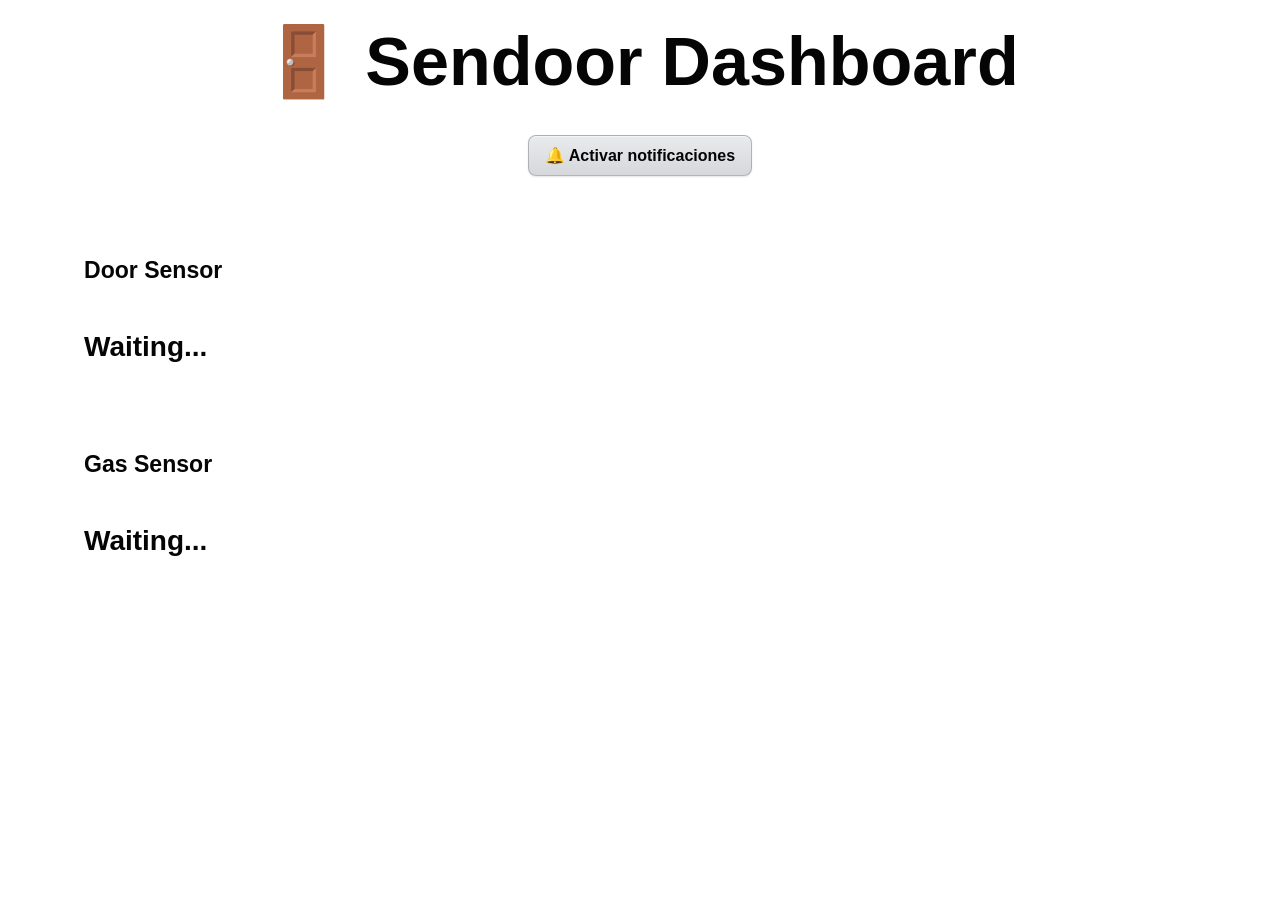
==== index.html @ 6aab4373 "feat: added btn to active push" ====
<!DOCTYPE html>
<html>
<head>
<meta charset="UTF-8">
<meta name="viewport" content="width=device-width, initial-scale=1.0">
<link rel="manifest" href="/manifest.json">
<meta name="theme-color" content="#2980b9">

<!-- iOS PWA support -->
<meta name="apple-mobile-web-app-capable" content="yes">
<meta name="apple-mobile-web-app-status-bar-style" content="default">
<meta name="apple-mobile-web-app-title" content="Sensors">
<meta name="mobile-web-app-capable" content="yes">
<meta name="description" content="IoT sensor monitoring dashboard">
<link rel="stylesheet" href="app.css">

<title>Door Sensor</title>
<style>
h1{
  margin: 10px auto;
  text-align: center;
  max-width: 900px;
}

.value{
  font-size:28px;
  margin-top:10px;
  font-weight:bold;
}

.open{ color:#27ae60; }
.closed{ color:#c0392b; }
.alert{ color:#e67e22; }
.normal{ color:#2980b9; }
</style>

  <link rel="apple-touch-icon" sizes="180x180" href="/appstore-images/ios/180.png">
  <link rel="apple-touch-icon" sizes="152x152" href="/appstore-images/ios/152.png">
  <link rel="apple-touch-icon" sizes="120x120" href="/appstore-images/ios/120.png">
</head>

<body>

<h1>🚪 Sendoor Dashboard</h1>
<div class="box" style="text-align:center;margin-bottom:15px;">
  <button id="enableNotifications" style="padding:10px 16px;font-size:16px;display:none;">🔔 Activar notificaciones</button>
</div>

<div class="stack layout-readable">

  <div class="box">
    <h5>Door Sensor</h5>
    <div class="value" id="door">Waiting...</div>
  </div>

  <div class="box">
    <h5>Gas Sensor</h5>
    <div class="value" id="gas">Waiting...</div>
  </div>

</div>

<script>

// -----------------------------
// PUSH NOTIFICATION SETUP
// -----------------------------

// Replace with your VAPID PUBLIC KEY
const publicKey = "BPsTWW0G_JdU2W6jAFIhH2PEOostqSapMWugVE-uRB4vOgvWi3g1CO-3y2u4srA4B69RtcVXntVtGITQmhZ6Joo";

function urlBase64ToUint8Array(base64String) {
  const padding = "=".repeat((4 - base64String.length % 4) % 4);
  const base64 = (base64String + padding)
    .replace(/-/g, "+")
    .replace(/_/g, "/");

  const rawData = window.atob(base64);
  const outputArray = new Uint8Array(rawData.length);

  for (let i = 0; i < rawData.length; ++i) {
    outputArray[i] = rawData.charCodeAt(i);
  }
  return outputArray;
}

async function registerPush(){

  if(!("serviceWorker" in navigator)){
    console.log("Service workers not supported");
    return;
  }

  const registration = await navigator.serviceWorker.register("/sw.js");
  console.log("Service worker registered");

  let permission = Notification.permission;

  if(permission !== "granted"){
    permission = await Notification.requestPermission();
  }

  if(permission !== "granted"){
    console.log("Notification permission denied");
    return;
  }

  const subscription = await registration.pushManager.subscribe({
    userVisibleOnly: true,
    applicationServerKey: urlBase64ToUint8Array(publicKey)
  });

  console.log("Push subscribed:", subscription);

  await fetch("/api/app",{
    method:"POST",
    headers:{
      "Content-Type":"application/json"
    },
    body:JSON.stringify(subscription)
  });

  console.log("Subscription sent to backend");

}

async function askNotificationPermission(){

  const savedChoice = localStorage.getItem("notifications_choice");
  const btn = document.getElementById("enableNotifications");

  // If already granted before, subscribe automatically
  if(savedChoice === "granted"){
    registerPush();
    return;
  }

  // If user denied before, do nothing
  if(savedChoice === "denied"){
    console.log("User previously denied notifications");
    return;
  }

  // Show button so user can trigger permission with a real click (required on iOS)
  btn.style.display = "inline-block";

  btn.addEventListener("click", async () => {

    const permission = await Notification.requestPermission();

    if(permission === "granted"){
      localStorage.setItem("notifications_choice","granted");
      btn.style.display = "none";
      registerPush();
    }else{
      localStorage.setItem("notifications_choice","denied");
      btn.style.display = "none";
    }

  });

}

function getSensors(){

  fetch("/api/app")
  .then(res => res.json())
  .then(data => {

    if(data.door){
      const doorEl = document.getElementById("door");
      doorEl.innerText = data.door;
      doorEl.className = "value " + data.door;
    }

    if(data.gas){
      const gasEl = document.getElementById("gas");
      gasEl.innerText = data.gas;
      gasEl.className = "value " + data.gas;
    }

  })
  .catch(err=>{
    console.log("API error",err);
  });

}
askNotificationPermission();
getSensors();
setInterval(getSensors,2000);


</script>

</body>
</html>
---- app.css ----
/* Cascade Layers - Ordered from lowest to highest priority */
@layer base, components, layouts, utilities;

@layer base {
  /* Non-inheriting custom properties */
  @property --layout-gap {
    syntax: "*";
    inherits: false;
    initial-value: 1rem;
  }

  /* Typography */
  :root {
    --font-sans:
      -apple-system, BlinkMacSystemFont, "Segoe UI", "Noto Sans", Helvetica,
      Arial, sans-serif, "Apple Color Emoji", "Segoe UI Emoji";

    --min-vw: 360;
    --max-vw: 800;

    /* Vertical Spacing */
    --vs-xs: 0.25rem;
    --vs-s: 0.5rem;
    --vs-base: 1rem;
    --vs-m: 1.5rem;
    --vs-l: 2rem;
    --vs-xl: 4rem;
    --vs-xxl: 6rem;
    --vs-xxxl: 8rem;

    /* Border Radius */
    --br-xs: 2px;
    --br-s: 4px;
    --br-m: 8px;
    --br-l: 16px;
    --br-xl: 24px;
    --br-xxl: 32px;

    /* Padding */
    --pad-xs: 0.25rem;
    --pad-s: 0.5rem;
    --pad-m: 0.75rem;
    --pad-l: 1rem;
    --pad-xl: 1.5rem;
    --pad-xxl: 2rem;
    --pad-xxxl: 4rem;

    /* Line Height */
    --lh-xs: 1;
    --lh-s: 1.2;
    --lh: 1.5;
    --lh-l: 1.8;
    --lh-xl: 2;

    /* Shadows - Layered, adaptive shadows with light/dark mode support */
    --shadow-1: 0 0 1px 0.5px rgb(0 0 0 / 0.05), 0 2px 2px rgb(0 0 0 / 0.1);
    --shadow-2: 0 1px 1px 2px rgb(0 0 0 / 0.03), 0 4px 4px rgb(0 0 0 / 0.1);
    --shadow-3: 0 2px 4px rgb(0 0 0 / 0.05), 0 4px 8px rgb(0 0 0 / 0.1);
    --shadow-4: 0 4px 8px rgb(0 0 0 / 0.06), 0 8px 16px rgb(0 0 0 / 0.12);
    --shadow-5: 0 8px 16px rgb(0 0 0 / 0.08), 0 12px 24px rgb(0 0 0 / 0.14);
    --shadow-6:
      0 12px 24px rgb(0 0 0 / 0.1), 0 16px 32px rgb(0 0 0 / 0.16),
      0 24px 48px rgb(0 0 0 / 0.18);

    --box:
      0 1px 2px rgb(0 0 0 / 0.04), inset -1px 1px 2px rgb(255 255 255 / 0.1),
      inset 1px 1px 2px rgb(255 255 255 / 0.1);

    /* Color System - OKLCH with 1-9 scales */
    /* Base colors (scale 5) */
    --yellow: oklch(0.88 0.15 95);
    --amber: oklch(0.78 0.16 80);
    --orange: oklch(0.75 0.18 65);
    --red: oklch(0.62 0.22 35);
    --pink: oklch(0.62 0.25 350);
    --purple: oklch(0.65 0.24 310);
    --indigo: oklch(0.55 0.25 275);
    --blue: oklch(0.5 0.28 270);
    --teal: oklch(0.82 0.08 185);
    --green: oklch(0.72 0.18 165);
    --lime: oklch(0.8 0.16 130);
    --highlighter: oklch(0.88 0.22 115);
    --brown: oklch(0.55 0.12 60);

    /* Yellow scale */
    --yellow-1: oklch(from var(--yellow) l c h / 0.1);
    --yellow-2: oklch(from var(--yellow) l c h / 0.2);
    --yellow-3: oklch(from var(--yellow) l c h / 0.3);
    --yellow-4: oklch(from var(--yellow) l c h / 0.4);
    --yellow-5: oklch(from var(--yellow) l c h / 0.5);
    --yellow-6: oklch(from var(--yellow) l c h / 0.6);
    --yellow-7: oklch(from var(--yellow) l c h / 0.75);
    --yellow-8: oklch(from var(--yellow) l c h / 0.9);
    --yellow-9: var(--yellow);

    /* Amber scale */
    --amber-1: oklch(from var(--amber) l c h / 0.1);
    --amber-2: oklch(from var(--amber) l c h / 0.2);
    --amber-3: oklch(from var(--amber) l c h / 0.3);
    --amber-4: oklch(from var(--amber) l c h / 0.4);
    --amber-5: oklch(from var(--amber) l c h / 0.5);
    --amber-6: oklch(from var(--amber) l c h / 0.6);
    --amber-7: oklch(from var(--amber) l c h / 0.75);
    --amber-8: oklch(from var(--amber) l c h / 0.9);
    --amber-9: var(--amber);

    /* Orange scale */
    --orange-1: oklch(from var(--orange) l c h / 0.1);
    --orange-2: oklch(from var(--orange) l c h / 0.2);
    --orange-3: oklch(from var(--orange) l c h / 0.3);
    --orange-4: oklch(from var(--orange) l c h / 0.4);
    --orange-5: oklch(from var(--orange) l c h / 0.5);
    --orange-6: oklch(from var(--orange) l c h / 0.6);
    --orange-7: oklch(from var(--orange) l c h / 0.75);
    --orange-8: oklch(from var(--orange) l c h / 0.9);
    --orange-9: var(--orange);

    /* Red scale */
    --red-1: oklch(from var(--red) l c h / 0.1);
    --red-2: oklch(from var(--red) l c h / 0.2);
    --red-3: oklch(from var(--red) l c h / 0.3);
    --red-4: oklch(from var(--red) l c h / 0.4);
    --red-5: oklch(from var(--red) l c h / 0.5);
    --red-6: oklch(from var(--red) l c h / 0.6);
    --red-7: oklch(from var(--red) l c h / 0.75);
    --red-8: oklch(from var(--red) l c h / 0.9);
    --red-9: var(--red);

    /* Pink scale */
    --pink-1: oklch(from var(--pink) l c h / 0.1);
    --pink-2: oklch(from var(--pink) l c h / 0.2);
    --pink-3: oklch(from var(--pink) l c h / 0.3);
    --pink-4: oklch(from var(--pink) l c h / 0.4);
    --pink-5: oklch(from var(--pink) l c h / 0.5);
    --pink-6: oklch(from var(--pink) l c h / 0.6);
    --pink-7: oklch(from var(--pink) l c h / 0.75);
    --pink-8: oklch(from var(--pink) l c h / 0.9);
    --pink-9: var(--pink);

    /* Purple scale */
    --purple-1: oklch(from var(--purple) l c h / 0.1);
    --purple-2: oklch(from var(--purple) l c h / 0.2);
    --purple-3: oklch(from var(--purple) l c h / 0.3);
    --purple-4: oklch(from var(--purple) l c h / 0.4);
    --purple-5: oklch(from var(--purple) l c h / 0.5);
    --purple-6: oklch(from var(--purple) l c h / 0.6);
    --purple-7: oklch(from var(--purple) l c h / 0.75);
    --purple-8: oklch(from var(--purple) l c h / 0.9);
    --purple-9: var(--purple);

    /* Purple deep scale */
    --purple-deep: #1b1525;
    --purple-deep-1: oklch(from var(--purple-deep) l c h / 0.1);
    --purple-deep-2: oklch(from var(--purple-deep) l c h / 0.2);
    --purple-deep-3: oklch(from var(--purple-deep) l c h / 0.3);
    --purple-deep-4: oklch(from var(--purple-deep) l c h / 0.4);
    --purple-deep-5: oklch(from var(--purple-deep) l c h / 0.5);
    --purple-deep-6: oklch(from var(--purple-deep) l c h / 0.6);
    --purple-deep-7: oklch(from var(--purple-deep) l c h / 0.75);
    --purple-deep-8: oklch(from var(--purple-deep) l c h / 0.9);
    --purple-deep-9: var(--purple-deep);

    /* Indigo scale */
    --indigo-1: oklch(from var(--indigo) l c h / 0.1);
    --indigo-2: oklch(from var(--indigo) l c h / 0.2);
    --indigo-3: oklch(from var(--indigo) l c h / 0.3);
    --indigo-4: oklch(from var(--indigo) l c h / 0.4);
    --indigo-5: oklch(from var(--indigo) l c h / 0.5);
    --indigo-6: oklch(from var(--indigo) l c h / 0.6);
    --indigo-7: oklch(from var(--indigo) l c h / 0.75);
    --indigo-8: oklch(from var(--indigo) l c h / 0.9);
    --indigo-9: var(--indigo);

    /* Green scale */
    --green-1: oklch(from var(--green) l c h / 0.1);
    --green-2: oklch(from var(--green) l c h / 0.2);
    --green-3: oklch(from var(--green) l c h / 0.3);
    --green-4: oklch(from var(--green) l c h / 0.4);
    --green-5: oklch(from var(--green) l c h / 0.5);
    --green-6: oklch(from var(--green) l c h / 0.6);
    --green-7: oklch(from var(--green) l c h / 0.75);
    --green-8: oklch(from var(--green) l c h / 0.9);
    --green-9: var(--green);

    /* Lime scale */
    --lime-1: oklch(from var(--lime) l c h / 0.1);
    --lime-2: oklch(from var(--lime) l c h / 0.2);
    --lime-3: oklch(from var(--lime) l c h / 0.3);
    --lime-4: oklch(from var(--lime) l c h / 0.4);
    --lime-5: oklch(from var(--lime) l c h / 0.5);
    --lime-6: oklch(from var(--lime) l c h / 0.6);
    --lime-7: oklch(from var(--lime) l c h / 0.75);
    --lime-8: oklch(from var(--lime) l c h / 0.9);
    --lime-9: var(--lime);

    /* Highlighter scale */
    --highlighter-1: oklch(from var(--highlighter) l c h / 0.1);
    --highlighter-2: oklch(from var(--highlighter) l c h / 0.2);
    --highlighter-3: oklch(from var(--highlighter) l c h / 0.3);
    --highlighter-4: oklch(from var(--highlighter) l c h / 0.4);
    --highlighter-5: oklch(from var(--highlighter) l c h / 0.5);
    --highlighter-6: oklch(from var(--highlighter) l c h / 0.6);
    --highlighter-7: oklch(from var(--highlighter) l c h / 0.75);
    --highlighter-8: oklch(from var(--highlighter) l c h / 0.9);
    --highlighter-9: var(--highlighter);

    /* Brown scale */
    --brown-1: oklch(from var(--brown) l c h / 0.1);
    --brown-2: oklch(from var(--brown) l c h / 0.2);
    --brown-3: oklch(from var(--brown) l c h / 0.3);
    --brown-4: oklch(from var(--brown) l c h / 0.4);
    --brown-5: oklch(from var(--brown) l c h / 0.5);
    --brown-6: oklch(from var(--brown) l c h / 0.6);
    --brown-7: oklch(from var(--brown) l c h / 0.75);
    --brown-8: oklch(from var(--brown) l c h / 0.9);
    --brown-9: var(--brown);

    /* Teal scale */
    --teal-1: oklch(from var(--teal) l c h / 0.1);
    --teal-2: oklch(from var(--teal) l c h / 0.2);
    --teal-3: oklch(from var(--teal) l c h / 0.3);
    --teal-4: oklch(from var(--teal) l c h / 0.4);
    --teal-5: oklch(from var(--teal) l c h / 0.5);
    --teal-6: oklch(from var(--teal) l c h / 0.6);
    --teal-7: oklch(from var(--teal) l c h / 0.75);
    --teal-8: oklch(from var(--teal) l c h / 0.9);
    --teal-9: var(--teal);

    /* Blue scale */
    --blue-1: oklch(from var(--blue) l c h / 0.1);
    --blue-2: oklch(from var(--blue) l c h / 0.2);
    --blue-3: oklch(from var(--blue) l c h / 0.3);
    --blue-4: oklch(from var(--blue) l c h / 0.4);
    --blue-5: oklch(from var(--blue) l c h / 0.5);
    --blue-6: oklch(from var(--blue) l c h / 0.6);
    --blue-7: oklch(from var(--blue) l c h / 0.75);
    --blue-8: oklch(from var(--blue) l c h / 0.9);
    --blue-9: var(--blue);

    /* Neutral gray scale */
    --gray: oklch(0.5 0.02 270);
    --slate: oklch(0.52 0.04 255);
    --gray-1: oklch(from var(--gray) l c h / 0.1);
    --gray-2: oklch(from var(--gray) l c h / 0.2);
    --gray-3: oklch(from var(--gray) l c h / 0.3);
    --gray-4: oklch(from var(--gray) l c h / 0.4);
    --gray-5: oklch(from var(--gray) l c h / 0.5);
    --gray-6: oklch(from var(--gray) l c h / 0.6);
    --gray-7: oklch(from var(--gray) l c h / 0.75);
    --gray-8: oklch(from var(--gray) l c h / 0.9);
    --gray-9: var(--gray);

    /* Slate scale */
    --slate-1: oklch(from var(--slate) l c h / 0.1);
    --slate-2: oklch(from var(--slate) l c h / 0.2);
    --slate-3: oklch(from var(--slate) l c h / 0.3);
    --slate-4: oklch(from var(--slate) l c h / 0.4);
    --slate-5: oklch(from var(--slate) l c h / 0.5);
    --slate-6: oklch(from var(--slate) l c h / 0.6);
    --slate-7: oklch(from var(--slate) l c h / 0.75);
    --slate-8: oklch(from var(--slate) l c h / 0.9);
    --slate-9: var(--slate);

    /* White - Static color (does not change with light/dark mode) */
    --white: oklch(1 0 0);
    --white-05: oklch(from var(--white) l c h / 0.05);
    --white-1: oklch(from var(--white) l c h / 0.1);
    --white-2: oklch(from var(--white) l c h / 0.2);
    --white-3: oklch(from var(--white) l c h / 0.3);
    --white-4: oklch(from var(--white) l c h / 0.4);
    --white-5: oklch(from var(--white) l c h / 0.5);
    --white-6: oklch(from var(--white) l c h / 0.6);
    --white-7: oklch(from var(--white) l c h / 0.75);
    --white-8: oklch(from var(--white) l c h / 0.9);
    --white-9: var(--white);

    /* Black - Static color (does not change with light/dark mode) */
    --black: oklch(0 0 0);
    --black-05: oklch(from var(--black) l c h / 0.05);
    --black-1: oklch(from var(--black) l c h / 0.1);
    --black-2: oklch(from var(--black) l c h / 0.2);
    --black-3: oklch(from var(--black) l c h / 0.3);
    --black-4: oklch(from var(--black) l c h / 0.4);
    --black-5: oklch(from var(--black) l c h / 0.5);
    --black-6: oklch(from var(--black) l c h / 0.6);
    --black-7: oklch(from var(--black) l c h / 0.75);
    --black-8: oklch(from var(--black) l c h / 0.9);
    --black-9: var(--black);

    --fg-light: #050505;
    --fg-dark: #fff;
    --fg: light-dark(var(--fg-light), var(--fg-dark));
    --fg-05: oklch(from var(--fg) l c h / 0.05);
    --fg-1: oklch(from var(--fg) l c h / 0.1);
    --fg-2: oklch(from var(--fg) l c h / 0.2);
    --fg-3: oklch(from var(--fg) l c h / 0.3);
    --fg-4: oklch(from var(--fg) l c h / 0.4);
    --fg-5: oklch(from var(--fg) l c h / 0.5);
    --fg-6: oklch(from var(--fg) l c h / 0.6);
    --fg-7: oklch(from var(--fg) l c h / 0.75);
    --fg-8: oklch(from var(--fg) l c h / 0.9);
    --fg-9: var(--fg);

    --bg-light: #fff;
    --bg-dark: #050505;
    --bg: light-dark(var(--bg-light), var(--bg-dark));

    --bg-05: oklch(from var(--bg) l c h / 0.05);
    --bg-1: oklch(from var(--bg) l c h / 0.1);
    --bg-2: oklch(from var(--bg) l c h / 0.2);
    --bg-3: oklch(from var(--bg) l c h / 0.3);
    --bg-4: oklch(from var(--bg) l c h / 0.4);
    --bg-5: oklch(from var(--bg) l c h / 0.5);
    --bg-6: oklch(from var(--bg) l c h / 0.6);
    --bg-7: oklch(from var(--bg) l c h / 0.75);
    --bg-8: oklch(from var(--bg) l c h / 0.9);
    --bg-9: var(--bg);

    /* Fluid Type */
    --font-size-min: 16;
    --font-size-max: 18;
    --font-ratio-min: 1.2;
    --font-ratio-max: 1.33;
    --font-width-min: 320;
    --font-width-max: 1500;

    /* Border Tokens */
    --border-05: solid 1px var(--fg-05);
    --border-1: solid 1px var(--fg-2);
    --border-2: solid 2px var(--fg-2);

    /* Easing Tokens - Using linear() for modern, natural motion */
    --ease-smooth: linear(
      0,
      0.0039,
      0.0157,
      0.0352,
      0.0625 9.09%,
      0.1407,
      0.25,
      0.3908,
      0.5625,
      0.7654,
      1
    );
    --ease-bounce: linear(
      0,
      0.004,
      0.016,
      0.035,
      0.063,
      0.098,
      0.141,
      0.191,
      0.25,
      0.316,
      0.391 36.36%,
      0.563,
      0.766,
      1 54.55%,
      0.946,
      0.908 72.73%,
      0.953,
      1,
      0.994,
      0.998,
      1
    );
    --ease-emphasized: linear(
      0,
      0.0038,
      0.0155,
      0.0352,
      0.0625 9%,
      0.1407,
      0.25 18%,
      0.5625 36%,
      0.7655 45%,
      1
    );

    --primary: var(--blue);
    --error: var(--red);
    --warning: var(--yellow);
    --success: var(--green);

    /* Primary scale */
    --primary-1: oklch(from var(--primary) l c h / 0.1);
    --primary-2: oklch(from var(--primary) l c h / 0.2);
    --primary-3: oklch(from var(--primary) l c h / 0.3);
    --primary-4: oklch(from var(--primary) l c h / 0.4);
    --primary-5: oklch(from var(--primary) l c h / 0.5);
    --primary-6: oklch(from var(--primary) l c h / 0.6);
    --primary-7: oklch(from var(--primary) l c h / 0.75);
    --primary-8: oklch(from var(--primary) l c h / 0.9);
    --primary-9: var(--primary);

    /* Error scale */
    --error-1: oklch(from var(--error) l c h / 0.1);
    --error-2: oklch(from var(--error) l c h / 0.2);
    --error-3: oklch(from var(--error) l c h / 0.3);
    --error-4: oklch(from var(--error) l c h / 0.4);
    --error-5: oklch(from var(--error) l c h / 0.5);
    --error-6: oklch(from var(--error) l c h / 0.6);
    --error-7: oklch(from var(--error) l c h / 0.75);
    --error-8: oklch(from var(--error) l c h / 0.9);
    --error-9: var(--error);

    /* Warning scale */
    --warning-1: oklch(from var(--warning) l c h / 0.1);
    --warning-2: oklch(from var(--warning) l c h / 0.2);
    --warning-3: oklch(from var(--warning) l c h / 0.3);
    --warning-4: oklch(from var(--warning) l c h / 0.4);
    --warning-5: oklch(from var(--warning) l c h / 0.5);
    --warning-6: oklch(from var(--warning) l c h / 0.6);
    --warning-7: oklch(from var(--warning) l c h / 0.75);
    --warning-8: oklch(from var(--warning) l c h / 0.9);
    --warning-9: var(--warning);

    /* Success scale */
    --success-1: oklch(from var(--success) l c h / 0.1);
    --success-2: oklch(from var(--success) l c h / 0.2);
    --success-3: oklch(from var(--success) l c h / 0.3);
    --success-4: oklch(from var(--success) l c h / 0.4);
    --success-5: oklch(from var(--success) l c h / 0.5);
    --success-6: oklch(from var(--success) l c h / 0.6);
    --success-7: oklch(from var(--success) l c h / 0.75);
    --success-8: oklch(from var(--success) l c h / 0.9);
    --success-9: var(--success);

    --l: clamp(0, (l / var(--l-threshold, 0.623) - 1) * -infinity, 1);

    color-scheme: light dark;
  }

  html {
    box-sizing: border-box;
    scroll-padding-top: 60px;
  }

  html,
  body,
  body > .body-fill {
    min-height: 100vh;
    margin: 0;
  }

  body > .body-fill {
    display: flex;
    flex-direction: column;
  }

  main {
    flex: 1;
  }

  header,
  main,
  footer {
    width: 100%;
  }

  *,
  *::before,
  *::after {
    box-sizing: inherit;
  }

  body {
    font-family: var(--font-sans);
    line-height: var(--lh);
    margin: 0;
    min-height: 100vh;
    color: var(--fg);
    background: var(--bg);
    height: stretch;
  }

  h1,
  h2,
  h3,
  h4,
  h5,
  h6,
  p,
  li,
  .fluid,
  textarea,
  input,
  select,
  button,
  a,
  th,
  td,
  label {
    /* Fluid Typography System
   *
   * This system creates responsive font sizes that scale smoothly between viewport sizes.
   * Set --fl (fluid level) on any element to control its size (-1 to 6).
   *
   * How it works:
   * 1. Calculate min/max font sizes using pow() with modular scale ratios
   * 2. Find the rate of change (slope) between min and max
   * 3. Use clamp() to create a fluid value that scales with viewport/container width
   *
   * Formula breakdown:
   * - --fluid-min: Minimum font size = base * ratio^level
   * - --fluid-max: Maximum font size = base * ratio^level
   * - --fluid-preferred: Slope of linear interpolation
   * - --fluid-type: clamp(min, min + slope * viewport, max)
   */
    --fluid-min: calc(
      var(--font-size-min) * pow(var(--font-ratio-min), var(--fl, 0))
    );
    --fluid-max: calc(
      var(--font-size-max) * pow(var(--font-ratio-max), var(--fl, 0))
    );
    --fluid-preferred: calc(
      (var(--fluid-max) - var(--fluid-min)) /
        (var(--font-width-max) - var(--font-width-min))
    );
    --fluid-type: clamp(
      (var(--fluid-min) / 16) * 1rem,
      ((var(--fluid-min) / 16) * 1rem) -
        (((var(--fluid-preferred) * var(--font-width-min)) / 16) * 1rem) +
        (var(--fluid-preferred) * var(--variable-unit, 100vi)),
      (var(--fluid-max) / 16) * 1rem
    );
    font-size: var(--fluid-type);
    line-height: var(--lh);
  }

  /* This makes containers, with container queries use a cqi unit instead of vi */
  /* FC Fluid Container */
  .fluid-text-container,
  .fc {
    container-type: inline-size;
    --variable-unit: 100cqi;
  }
  h1,
  .h1 {
    margin-block: 0 var(--vs-base);
    --fl: 5;
  }
  h2,
  .h2 {
    --fl: 4;
  }
  h3,
  .h3 {
    --fl: 3;
  }
  h4,
  .h4 {
    --fl: 2;
  }
  h5,
  .h5 {
    --fl: 1;
  }
  h6,
  .h6 {
    --fl: 0;
  }

  p,
  li,
  body,
  input,
  textarea,
  button,
  select {
    --fl: 0;
    line-height: var(--lh);
  }
  .fs-xs {
    --fl: -1;
  }
  .fs-base {
    --fl: 0;
  }
  .fs-s {
    --fl: 1;
  }
  .fs-m,
  .pull-quote {
    --fl: 2;
  }
  .fs-l {
    --fl: 3;
  }
  .fs-xl {
    --fl: 4;
  }
  .fs-xxl {
    --fl: 5;
  }
  .fs-xxxl {
    --fl: 6;
  }

  img,
  picture,
  video,
  canvas,
  svg {
    display: block;
    max-width: 100%;
  }

  button,
  .button {
    --button-color: var(--gray-5);
    --button-bg-top: light-dark(
      oklch(from var(--button-color) 0.94 calc(c * 0.15) h / 1),
      oklch(from var(--button-color) calc(l - 0.16) calc(c * 0.55) h / 0.88)
    );
    --button-bg-bottom: light-dark(
      oklch(from var(--button-color) 0.88 calc(c * 0.22) h / 1),
      oklch(from var(--button-color) calc(l - 0.12) calc(c * 0.62) h / 0.92)
    );
    --button-border: light-dark(
      oklch(from var(--button-color) 0.68 calc(c * 0.35) h / 0.65),
      oklch(from var(--button-color) calc(l + 0.08) calc(c * 0.55) h / 0.58)
    );
    --button-shadow: light-dark(
      oklch(from var(--button-color) calc(l - 0.25) calc(c * 0.2) h / 0.12),
      oklch(from var(--button-color) calc(l - 0.35) calc(c * 0.2) h / 0.25)
    );
    --button-text: var(--fg);

    appearance: none;
    margin: 0;
    cursor: pointer;
    background: linear-gradient(
      180deg,
      var(--button-bg-top) 0%,
      var(--button-bg-bottom) 100%
    );
    color: var(--button-text);
    font-weight: 560;
    display: inline-flex;
    justify-content: center;
    gap: 0.45em;
    align-items: center;
    line-height: var(--lh-s);
    border: 1px solid var(--button-border);
    border-radius: var(--br-m);
    padding: 6px var(--pad-l);
    text-decoration: none;
    box-shadow:
      inset 0 1px 0 light-dark(var(--white-5), var(--white-1)),
      0 1px 2px var(--button-shadow);
    transition:
      background 0.15s var(--ease-smooth),
      border-color 0.15s var(--ease-smooth),
      color 0.15s var(--ease-smooth),
      box-shadow 0.15s var(--ease-smooth),
      translate 0.15s var(--ease-smooth);

    &:hover {
      --button-bg-top: light-dark(
        oklch(from var(--button-color) 0.97 calc(c * 0.12) h / 1),
        oklch(from var(--button-color) calc(l - 0.06) calc(c * 0.68) h / 0.96)
      );
      --button-bg-bottom: light-dark(
        oklch(from var(--button-color) 0.92 calc(c * 0.18) h / 1),
        oklch(from var(--button-color) calc(l - 0.02) calc(c * 0.75) h / 0.98)
      );
      border-color: light-dark(
        oklch(from var(--button-color) 0.6 calc(c * 0.42) h / 0.7),
        oklch(from var(--button-color) calc(l + 0.14) calc(c * 0.65) h / 0.72)
      );
      box-shadow:
        inset 0 1px 0 light-dark(var(--white-6), var(--white-2)),
        0 2px 4px var(--button-shadow);
      translate: 0 -1px;
    }

    &:active {
      --button-bg-top: light-dark(
        oklch(from var(--button-color) 0.7 calc(c * 0.5) h / 1),
        oklch(from var(--button-color) calc(l - 0.14) calc(c * 0.58) h / 0.9)
      );
      --button-bg-bottom: light-dark(
        oklch(from var(--button-color) 0.64 calc(c * 0.55) h / 1),
        oklch(from var(--button-color) calc(l - 0.1) calc(c * 0.65) h / 0.94)
      );
      box-shadow:
        inset 0 1px 0 light-dark(var(--white-2), var(--white-1)),
        0 1px 2px var(--button-shadow);
      translate: 0;
    }

    &:disabled {
      opacity: 0.5;
      cursor: not-allowed;
    }

    &:focus-visible {
      outline: var(--focus-ring);
      outline-offset: var(--focus-ring-offset);
    }

    &.mini {
      --fl: -1;
      padding: 3px var(--pad-m);
      gap: 0.35em;
      border-radius: var(--br-s);
    }

    &.primary {
      --button-color: var(--primary);
      --button-text: var(--white);
      --button-bg-top: light-dark(
        oklch(from var(--button-color) calc(l + 0.08) c h),
        oklch(from var(--button-color) calc(l - 0.08) calc(c * 0.85) h)
      );
      --button-bg-bottom: light-dark(
        oklch(from var(--button-color) calc(l - 0.02) c h),
        oklch(from var(--button-color) calc(l - 0.04) calc(c * 0.9) h)
      );
      --button-border: light-dark(
        oklch(from var(--button-color) calc(l - 0.12) calc(c * 1.1) h / 0.7),
        oklch(from var(--button-color) calc(l + 0.15) calc(c * 0.7) h / 0.6)
      );

      &:hover {
        --button-bg-top: light-dark(
          oklch(from var(--button-color) calc(l + 0.14) c h),
          oklch(from var(--button-color) calc(l - 0.04) calc(c * 0.88) h)
        );
        --button-bg-bottom: light-dark(
          oklch(from var(--button-color) calc(l + 0.04) c h),
          oklch(from var(--button-color) l calc(c * 0.92) h)
        );
      }
    }

    &.error {
      --button-color: var(--error);
      --button-text: var(--white);
      --button-bg-top: light-dark(
        oklch(from var(--button-color) calc(l + 0.08) c h),
        oklch(from var(--button-color) calc(l - 0.08) calc(c * 0.85) h)
      );
      --button-bg-bottom: light-dark(
        oklch(from var(--button-color) calc(l - 0.02) c h),
        oklch(from var(--button-color) calc(l - 0.04) calc(c * 0.9) h)
      );
      --button-border: light-dark(
        oklch(from var(--button-color) calc(l - 0.12) calc(c * 1.1) h / 0.7),
        oklch(from var(--button-color) calc(l + 0.15) calc(c * 0.7) h / 0.6)
      );

      &:hover {
        --button-bg-top: light-dark(
          oklch(from var(--button-color) calc(l + 0.14) c h),
          oklch(from var(--button-color) calc(l - 0.04) calc(c * 0.88) h)
        );
        --button-bg-bottom: light-dark(
          oklch(from var(--button-color) calc(l + 0.04) c h),
          oklch(from var(--button-color) l calc(c * 0.92) h)
        );
      }
    }

    &.warning {
      --button-color: var(--warning);
      --button-text: var(--black);
      --button-bg-top: light-dark(
        oklch(from var(--button-color) calc(l + 0.06) c h),
        oklch(from var(--button-color) calc(l - 0.06) calc(c * 0.88) h)
      );
      --button-bg-bottom: light-dark(
        oklch(from var(--button-color) l c h),
        oklch(from var(--button-color) calc(l - 0.02) calc(c * 0.92) h)
      );
      --button-border: light-dark(
        oklch(from var(--button-color) calc(l - 0.15) calc(c * 1.1) h / 0.7),
        oklch(from var(--button-color) calc(l + 0.12) calc(c * 0.7) h / 0.6)
      );

      &:hover {
        --button-bg-top: light-dark(
          oklch(from var(--button-color) calc(l + 0.1) c h),
          oklch(from var(--button-color) calc(l - 0.02) calc(c * 0.9) h)
        );
        --button-bg-bottom: light-dark(
          oklch(from var(--button-color) calc(l + 0.04) c h),
          oklch(from var(--button-color) calc(l + 0.02) calc(c * 0.94) h)
        );
        color: var(--black);
      }
    }

    &.success {
      --button-color: var(--success);
      --button-text: var(--white);
      --button-bg-top: light-dark(
        oklch(from var(--button-color) calc(l + 0.08) c h),
        oklch(from var(--button-color) calc(l - 0.08) calc(c * 0.85) h)
      );
      --button-bg-bottom: light-dark(
        oklch(from var(--button-color) calc(l - 0.02) c h),
        oklch(from var(--button-color) calc(l - 0.04) calc(c * 0.9) h)
      );
      --button-border: light-dark(
        oklch(from var(--button-color) calc(l - 0.12) calc(c * 1.1) h / 0.7),
        oklch(from var(--button-color) calc(l + 0.15) calc(c * 0.7) h / 0.6)
      );

      &:hover {
        --button-bg-top: light-dark(
          oklch(from var(--button-color) calc(l + 0.14) c h),
          oklch(from var(--button-color) calc(l - 0.04) calc(c * 0.88) h)
        );
        --button-bg-bottom: light-dark(
          oklch(from var(--button-color) calc(l + 0.04) c h),
          oklch(from var(--button-color) l calc(c * 0.92) h)
        );
      }
    }

    &.dark {
      --button-text: var(--white);
      background: oklch(0.18 0 0);
      border-color: light-dark(oklch(0.1 0 0), oklch(0.28 0 0));
      box-shadow: 0 1px 2px var(--black-3);

      &:hover {
        background: oklch(0.24 0 0);
        box-shadow: 0 2px 4px var(--black-3);
      }

      &:active {
        background: oklch(0.12 0 0);
        box-shadow: 0 1px 2px var(--black-3);
      }
    }

    &.light {
      --button-text: var(--black);
      background: var(--white);
      border-color: var(--gray-3);
      box-shadow: 0 1px 2px var(--black-1);

      &:hover {
        background: oklch(0.97 0 0);
        box-shadow: 0 2px 4px var(--black-1);
      }

      &:active {
        background: oklch(0.94 0 0);
        box-shadow: 0 1px 2px var(--black-1);
      }
    }

    &.contrast {
      --button-text: light-dark(var(--white), var(--black));
      background: light-dark(oklch(0.18 0 0), var(--white));
      border-color: light-dark(oklch(0.1 0 0), var(--gray-3));
      box-shadow: 0 1px 2px light-dark(var(--black-3), var(--black-1));

      &:hover {
        background: light-dark(oklch(0.24 0 0), oklch(0.97 0 0));
        box-shadow: 0 2px 4px light-dark(var(--black-3), var(--black-1));
      }

      &:active {
        background: light-dark(oklch(0.12 0 0), oklch(0.94 0 0));
        box-shadow: 0 1px 2px light-dark(var(--black-3), var(--black-1));
      }
    }

    &.ghost {
      --button-color: transparent;
      --button-text: var(--fg);
      border: 1px solid var(--fg-3);
      background: transparent;
      box-shadow: none;

      &:hover {
        background: var(--fg-05);
        border-color: var(--fg-4);
        color: var(--fg);
        translate: 0;
      }

      &:active {
        background: var(--fg-1);
        border-color: var(--fg-5);
      }
    }

    &.minimal {
      --button-color: transparent;
      --button-text: var(--fg-8);
      border: none;
      box-shadow: none;
      background: transparent;
      padding: var(--pad-xs) var(--pad-s);

      &:hover {
        background: transparent;
        color: var(--fg);
        translate: 0;
      }

      &:active {
        background: transparent;
      }
    }
  }

  .close {
    --size: 2rem;

    width: var(--size);
    height: var(--size);
    padding: 0;
    border: none;
    box-shadow: var(--shadow-1);
    color: var(--white);
    background: var(--red);
    cursor: pointer;
    border-radius: 50%;

    &:hover {
      background: oklch(from var(--red) calc(l + 0.1) c h);
    }
  }

  a {
    &:focus-visible {
      outline: 2px solid var(--fg);
      outline-offset: 2px;
    }
  }

  input,
  textarea,
  select {
    &:focus-visible {
      outline: 2px solid var(--fg);
      outline-offset: 2px;
    }
    &[aria-invalid="true"],
    &.error {
      border-color: var(--red-6);
      &:focus-visible {
        outline-color: var(--red-6);
      }
    }
    &.success {
      border-color: var(--green-6);
      &:focus-visible {
        outline-color: var(--green-6);
      }
    }
    &.warning {
      border-color: var(--yellow-7);
      &:focus-visible {
        outline-color: var(--yellow-7);
      }
    }
  }

  label {
    display: block;
    --fl: -1;
  }
} /* END @layer base */

@layer utilities {
  /* UTILITIES */

  .readable {
    max-width: 900px;
    width: 100%;
  }

  .narrow {
    max-width: var(--narrow-width, 50ch);
    width: 100%;
  }

  .flex {
    display: flex;
    gap: var(--gap, 1rem);
  }

  .grid {
    display: grid;
    gap: var(--gap, 1rem);

    &.auto {
      grid-template-columns: repeat(
        auto-fit,
        minmax(var(--grid-min, 150px), 1fr)
      );
    }
  }

  .split {
    display: flex;
    gap: var(--gap, 1rem);
    align-items: start;
    justify-content: space-between;
    &.even {
      flex: 1 1 auto;
    }
    &.vertical {
      flex-direction: column;
      height: 100%;
    }
    &.center {
      align-items: center;
    }
  }

  /* Container query for .split - stacks when in narrow container */
  @container (max-width: 500px) {
    .split {
      flex-direction: column;
    }
  }

  .visually-hidden {
    position: absolute;
    overflow: hidden;
    clip: rect(0px, 0px, 0px, 0px);
    height: 1px;
    width: 1px;
    margin: -1px;
    padding: 0px;
    border: 0px;
  }

  .no-list {
    list-style: none;
    margin: 0;
    padding: 0;
    li {
      margin: 0;
      padding: 0;
    }
  }

  .row {
    margin-block: var(--vs-m);
  }

  /* Text alignment */
  .text-center {
    text-align: center;
  }
  .text-end {
    text-align: end;
  }

  .circle {
    --size: 40px;
    border-radius: var(--size);
    padding: 0;
    width: var(--size);
    height: var(--size);
  }

  /* Aspect Ratio Utilities */
  .aspect-square {
    aspect-ratio: 1 / 1;
  }

  .aspect-video {
    aspect-ratio: 16 / 9;
  }

  .aspect-4-3 {
    aspect-ratio: 4 / 3;
  }

  .aspect-21-9 {
    aspect-ratio: 21 / 9;
  }

  .aspect-custom {
    aspect-ratio: var(--aspect, 1 / 1);
  }

  /* Focus Ring - Consistent focus styling utility */
  .focus-ring:focus-visible {
    outline: 2px solid var(--fg);
    outline-offset: 2px;
  }

  .focus-ring-inset:focus-visible {
    outline: 2px solid var(--fg);
    outline-offset: -2px;
  }

  /* Transition Utilities - Use the easing tokens */
  .transition {
    transition: all 0.2s var(--ease-smooth);
  }

  .transition-fast {
    transition: all 0.1s var(--ease-smooth);
  }

  .transition-slow {
    transition: all 0.4s var(--ease-smooth);
  }

  .transition-bounce {
    transition: all 0.3s var(--ease-bounce);
  }

  .transition-none {
    transition: none;
  }

  /* Gradient Utilities — curated, theme-aware
   * light-dark() only accepts <color>, not <image>, so we use
   * light-dark() on each color stop variable, then compose the gradient. */

  .gradient-sunset {
    --g1: light-dark(oklch(0.92 0.08 80), oklch(0.58 0.19 60));
    --g2: light-dark(oklch(0.82 0.15 45), oklch(0.45 0.22 35));
    --g3: light-dark(oklch(0.75 0.17 15), oklch(0.35 0.2 10));
    background: linear-gradient(135deg, var(--g1), var(--g2), var(--g3));
  }

  .gradient-ocean {
    --g1: light-dark(oklch(0.88 0.08 220), oklch(0.45 0.12 220));
    --g2: light-dark(oklch(0.78 0.1 230), oklch(0.35 0.14 235));
    --g3: light-dark(oklch(0.7 0.12 250), oklch(0.25 0.13 255));
    background: radial-gradient(
      ellipse at 30% 80%,
      var(--g1),
      var(--g2),
      var(--g3)
    );
  }

  .gradient-aurora {
    --g1: light-dark(oklch(0.88 0.1 160), oklch(0.42 0.14 155));
    --g2: light-dark(oklch(0.84 0.1 190), oklch(0.38 0.13 195));
    --g3: light-dark(oklch(0.82 0.08 260), oklch(0.32 0.15 265));
    --g4: light-dark(oklch(0.86 0.06 300), oklch(0.36 0.12 310));
    background: linear-gradient(
      160deg,
      var(--g1),
      var(--g2),
      var(--g3),
      var(--g4)
    );
  }

  .gradient-midnight {
    --g1: light-dark(oklch(0.75 0.06 270), oklch(0.3 0.08 275));
    --g2: light-dark(oklch(0.6 0.08 260), oklch(0.2 0.1 260));
    --g3: light-dark(oklch(0.5 0.1 250), oklch(0.13 0.08 250));
    background: radial-gradient(
      circle at 50% 50%,
      var(--g1),
      var(--g2),
      var(--g3)
    );
  }

  .gradient-dawn {
    --g1: light-dark(oklch(0.93 0.06 85), oklch(0.5 0.12 75));
    --g2: light-dark(oklch(0.9 0.09 50), oklch(0.42 0.16 40));
    --g3: light-dark(oklch(0.88 0.1 340), oklch(0.38 0.15 335));
    background: linear-gradient(to top right, var(--g1), var(--g2), var(--g3));
  }

  .gradient-forest {
    --g1: light-dark(oklch(0.88 0.08 145), oklch(0.42 0.1 150));
    --g2: light-dark(oklch(0.78 0.1 150), oklch(0.32 0.12 148));
    --g3: light-dark(oklch(0.72 0.09 130), oklch(0.25 0.09 135));
    background: linear-gradient(to bottom, var(--g1), var(--g2), var(--g3));
  }

  .gradient-lavender {
    --g1: light-dark(oklch(0.92 0.06 300), oklch(0.48 0.12 305));
    --g2: light-dark(oklch(0.86 0.08 285), oklch(0.38 0.14 285));
    --g3: light-dark(oklch(0.82 0.1 310), oklch(0.32 0.13 315));
    background: radial-gradient(
      ellipse at 70% 20%,
      var(--g1),
      var(--g2),
      var(--g3)
    );
  }

  .gradient-neon {
    --g1: light-dark(oklch(0.85 0.18 330), oklch(0.6 0.28 330));
    --g2: light-dark(oklch(0.8 0.16 290), oklch(0.5 0.26 290));
    --g3: light-dark(oklch(0.82 0.15 195), oklch(0.55 0.22 195));
    background: linear-gradient(70deg, var(--g1), var(--g2), var(--g3));
  }

  .gradient-slate {
    --g1: light-dark(oklch(0.94 0.01 260), oklch(0.35 0.015 260));
    --g2: light-dark(oklch(0.88 0.015 250), oklch(0.28 0.02 250));
    --g3: light-dark(oklch(0.85 0.01 240), oklch(0.22 0.015 240));
    background: linear-gradient(170deg, var(--g1), var(--g2), var(--g3));
  }

  .gradient-surface {
    --g1: light-dark(oklch(0.97 0.005 260), oklch(0.22 0.008 260));
    --g2: light-dark(oklch(0.95 0.003 250), oklch(0.18 0.005 250));
    background: radial-gradient(ellipse at 50% 0%, var(--g1), var(--g2));
  }

  .gradient-text {
    -webkit-background-clip: text;
    background-clip: text;
    color: transparent;
  }

  /* END UTILITIES */
} /* END @layer utilities */

@layer layouts {
  /* LAYOUTS */
  /*
 * Gap Variable Pattern:
 * - Grid layouts (layout-card, layout-sidebar, etc.): var(--layout-gap, var(--gap, 2rem))
 * - Flex layouts (stack, carousel, reel): var(--gap, 1rem)
 * - Cluster: var(--gap, 0.5rem)
 * - Components: var(--gap, 1rem)
 *
 * Override any gap inline with --gap.
 * Grid layouts also accept --layout-gap for layout-specific control.
 */

  /* Card Grid Layout - Auto-fill responsive card grid */
  .layout-card {
    display: grid;
    grid-template-columns: repeat(
      auto-fill,
      minmax(var(--layout-min-card-width, var(--min-card-width, 290px)), 1fr)
    );
    gap: var(--layout-gap, var(--gap, 2rem));
  }

  /* Sidebar Layout - Sidebar + main content area */
  .layout-sidebar {
    display: grid;
    grid-template-columns: 250px 1fr;
    gap: var(--layout-gap, var(--gap, 2rem));
    align-items: start;
  }

  .layout-sidebar.narrow {
    grid-template-columns: 150px 1fr;
  }

  .layout-sidebar.wide {
    grid-template-columns: 350px 1fr;
  }

  .layout-sidebar.invert {
    grid-template-columns: 1fr 250px;

    /* Place first child (sidebar) in second column, second child (main) in first column */
    > :first-child {
      grid-column: 2;
      grid-row: 1;
    }

    > :nth-child(2) {
      grid-column: 1;
      grid-row: 1;
    }
  }

  .layout-sidebar.invert.narrow {
    grid-template-columns: 1fr 150px;
  }

  .layout-sidebar.invert.wide {
    grid-template-columns: 1fr 350px;
  }

  .layout-sidebar.fill {
    align-items: stretch;

    /* Sidebar is always :first-child in DOM, even for .invert (CSS grid handles visual placement) */
    > :first-child {
      overflow-y: auto;
    }
  }

  /* Fixed sidebar - stays pinned while main content scrolls */
  /* Sidebar is always :first-child in DOM, even for .invert (CSS grid handles visual placement) */
  .layout-sidebar.fixed > :first-child {
    position: sticky;
    top: 0;
    align-self: start;
    max-height: 100dvh;
    overflow-y: auto;
  }

  .layout-sidebar.layout-readable {
    --max-width: 1400px;
  }

  /* Container query version - responds to parent container size */
  @container (max-width: 768px) {
    .layout-sidebar,
    .layout-sidebar.narrow,
    .layout-sidebar.wide,
    .layout-sidebar.invert,
    .layout-sidebar.invert.narrow,
    .layout-sidebar.invert.wide {
      grid-template-columns: 1fr;
    }

    .layout-sidebar.invert > :first-child,
    .layout-sidebar.invert > :nth-child(2) {
      grid-column: auto;
      grid-row: auto;
    }

    .layout-sidebar.fill > :first-child,
    .layout-sidebar.fixed > :first-child {
      position: static;
      height: auto;
      max-height: none;
      overflow-y: visible;
    }
  }

  /* Media query fallback - for when not inside a container */
  @media (width < 768px) {
    .layout-sidebar,
    .layout-sidebar.narrow,
    .layout-sidebar.wide,
    .layout-sidebar.invert,
    .layout-sidebar.invert.narrow,
    .layout-sidebar.invert.wide {
      grid-template-columns: 1fr;
    }

    /* Reset grid placement for invert on mobile so items stack in DOM order */
    .layout-sidebar.invert > :first-child,
    .layout-sidebar.invert > :nth-child(2) {
      grid-column: auto;
      grid-row: auto;
    }

    /* Reset fill/fixed sidebar styles on mobile - sidebar is always :first-child */
    .layout-sidebar.fill > :first-child,
    .layout-sidebar.fixed > :first-child {
      position: static;
      height: auto;
      max-height: none;
      overflow-y: visible;
    }
  }

  /* Split Layout - 50/50 two column layout */
  .layout-split {
    display: grid;
    grid-template-columns: 1fr 1fr;
    gap: var(--layout-gap, var(--gap, 2rem));
    align-items: start;
  }

  @media (width < 768px) {
    .layout-split {
      grid-template-columns: 1fr;
    }

    .layout-split.no-stack {
      grid-template-columns: 1fr 1fr;
    }
  }

  /* Three Column Layout - Three equal columns */
  .layout-three-col {
    display: grid;
    grid-template-columns: 1fr 1fr 1fr;
    gap: var(--layout-gap, var(--gap, 2rem));
    align-items: start;
  }

  @media (width < 1024px) {
    .layout-three-col {
      grid-template-columns: 1fr 1fr;
    }
  }

  @media (width < 768px) {
    .layout-three-col {
      grid-template-columns: 1fr;
    }
  }

  /* Readable Layout - Max-width for optimal readability */
  .layout-readable {
    width: 100%;
    max-width: var(--layout-max-width, var(--max-width, 1200px));
    padding-inline: var(--layout-padding, var(--padding, 2rem));
    margin: 0 auto;
  }

  .layout-readable.center {
    margin-inline: auto;
  }

  .layout-readable.end {
    margin-inline-start: auto;
  }

  .layout-holy-grail {
    display: grid;
    grid-template-columns: auto 1fr auto;
    gap: var(--layout-gap, var(--gap, 2rem));
  }

  @media (width < 768px) {
    .layout-holy-grail {
      grid-template-columns: 1fr;
    }
  }

  /* Full Bleed - Break out of readable container */
  .layout-readable .full-bleed {
    width: 100vi;
    margin-inline: calc(50% - 50vi);
  }

  /* Section spacing */
  .section {
    padding-block: var(--section-padding, var(--pad-xxxl));
  }

  /* Stack Layout - Vertical flexbox stack */
  .stack {
    display: flex;
    flex-direction: column;
    justify-content: flex-start;
    gap: var(--gap, 1rem);
  }

  :is(.stack) > * {
    margin-block: 0;
    margin-inline: 0;
  }

  /* Cluster Layout - Horizontal wrapping list with gap */
  .cluster {
    display: flex;
    flex-wrap: wrap;
    gap: var(--gap, 0.5rem);
    align-items: center;
    &.center {
      justify-content: center;
    }
  }

  /* Carousel Layout - Horizontal scroll with scroll snap */
  .carousel {
    display: flex;
    gap: var(--gap, 1rem);
    overflow-x: auto;
    scroll-snap-type: x mandatory;
    scroll-padding-inline: var(--layout-padding, var(--padding, 1rem));
    scrollbar-width: thin;
    > * {
      scroll-snap-align: start;
      flex-shrink: 0;
    }
  }

  /* Reel Layout - Vertical scroll with scroll snap */
  .reel {
    display: flex;
    flex-direction: column;
    gap: var(--gap, 1rem);
    overflow-y: auto;
    scroll-snap-type: y mandatory;
    scroll-padding-block: var(--layout-padding, var(--padding, 1rem));
    scrollbar-width: thin;
    max-height: var(--reel-height, 80vh);
    > * {
      scroll-snap-align: start;
      flex-shrink: 0;
    }
  }

  .swipe {
    container-type: inline-size;
    display: grid;
    grid-template-columns: auto 1fr auto;
    overflow-x: auto;
    scroll-snap-type: x mandatory;
    border-block: var(--border-1);
    -ms-overflow-style: none;
    scrollbar-width: none;

    > :nth-child(2) {
      width: 100cqw;
      scroll-snap-align: center;
      padding: var(--pad-l) var(--vs-base);
    }

    > button {
      border-radius: 0;
      box-shadow: 1px 1px 4px rgb(0 0 0 / 0.5) inset;
      border: none;
      width: 200px;
    }

    &.stop {
      > * {
        &:first-of-type {
          animation: snap_start_hack 0.001s forwards;
        }
        &:last-of-type {
          scroll-snap-align: end;
        }
      }
    }
  }

  /* Thank you Adam Argyle @argyleink for this hack.*/
  /* nerdy.dev */
  @keyframes snap_start_hack {
    to {
      scroll-snap-align: start;
    }
  }

  :where(h1, h2, h3, h4, h5, h6) {
    view-transition-name: var(--transition-name);
    text-wrap: balance;
  }

  /* END LAYOUTS */
} /* END @layer layouts */

/* Dark mode shadow overrides - Deeper, more intense shadows (unlayered for priority) */
@media (prefers-color-scheme: dark) {
  :root {
    --shadow-1: 0 1px 2px rgb(0 0 0 / 0.5), 0 2px 4px rgb(0 0 0 / 0.3);
    --shadow-2: 0 2px 4px rgb(0 0 0 / 0.6), 0 4px 8px rgb(0 0 0 / 0.4);
    --shadow-3:
      0 4px 8px rgb(0 0 0 / 0.65), 0 8px 16px rgb(0 0 0 / 0.45),
      0 2px 4px rgb(0 0 0 / 0.3);
    --shadow-4:
      0 6px 12px rgb(0 0 0 / 0.7), 0 12px 24px rgb(0 0 0 / 0.5),
      0 3px 6px rgb(0 0 0 / 0.35);
    --shadow-5:
      0 10px 20px rgb(0 0 0 / 0.75), 0 16px 32px rgb(0 0 0 / 0.55),
      0 4px 8px rgb(0 0 0 / 0.4);
    --shadow-6:
      0 16px 32px rgb(0 0 0 / 0.8), 0 24px 48px rgb(0 0 0 / 0.6),
      0 32px 64px rgb(0 0 0 / 0.5), 0 6px 12px rgb(0 0 0 / 0.45);
  }
}

@layer components {
  /* COMPONENTS */

  /* Boxes */

  .box {
    background: var(--fg-05);
    padding: var(--pad-m);
    border-radius: var(--br-s);
    border: var(--border-1);
  }

  .box.ghost {
    background: transparent;
  }

  .box.invisible {
    background: transparent;
    border: none;
    box-shadow: none;
  }

  .box.glow {
    box-shadow: var(--box);
  }

  .box.semi-gloss {
    box-shadow: var(--box), var(--shadow-5);
    background: linear-gradient(180deg, var(--fg-05) 0%, var(--fg-1) 100%);
  }

  /* Card */

  .card {
    background: var(--bg);
    border: var(--border-1);
    border-radius: var(--br-l);
    box-shadow: var(--shadow-2);
    overflow: clip;
  }

  .card > :is(header, footer, .card-body, main, section) {
    padding: var(--pad-l);
  }

  .card > header,
  .card > footer {
    display: flex;
    align-items: center;
    gap: var(--pad-s);
  }

  .card > header {
    border-block-end: var(--border-1);
  }

  .card > footer {
    border-block-start: var(--border-1);
  }

  .card > :is(header, footer) > * {
    margin: 0;
  }

  .card > :is(img, picture, figure) {
    display: block;
    width: 100%;
    margin: 0;
  }

  .card.featured {
    border-color: var(--primary);
    box-shadow: var(--shadow-4);

    > header {
      background: var(--primary-1);
    }
  }

  /* Stat Card */

  .stat-card {
    background: var(--bg);
    border: var(--border-1);
    border-radius: var(--br-l);
    padding: var(--pad-l);
    display: flex;
    flex-direction: column;
    gap: var(--vs-xs);

    > * {
      margin: 0;
    }

    > small {
      color: var(--fg-5);
      font-weight: 500;
    }

    > strong {
      --fl: 3;
      font-size: var(--fluid-font-size);
      font-weight: 700;
      line-height: 1.1;
    }
  }

  /* Feature Card */

  .feature-card {
    background: var(--bg);
    border: 1px solid var(--fg-1);
    border-radius: var(--br-l);
    padding: var(--pad-xxl);
    display: flex;
    flex-direction: column;
    gap: var(--vs-s);
    box-shadow: var(--shadow-2);
    transition:
      box-shadow 0.2s,
      translate 0.2s;

    &:hover {
      box-shadow: var(--shadow-3);
      translate: 0 -2px;
    }

    > * {
      margin: 0;
    }

    > .icon {
      font-size: 1.5rem;
      line-height: 1;
      width: var(--icon-size, 48px);
      height: var(--icon-size, 48px);
      display: grid;
      place-items: center;
      border-radius: var(--br-m);
      background: var(--primary-1);
      color: var(--primary);
    }

    > :is(h1, h2, h3, h4, h5, h6) {
      --fl: 1;
      font-weight: 600;
    }

    > p {
      color: var(--fg-5);
    }
  }

  /* Table of Contents */

  .toc {
    > * {
      margin: 0;
    }

    > :is(h1, h2, h3, h4, h5, h6) {
      font-size: var(--fs-xs);
      text-transform: uppercase;
      letter-spacing: 0.05em;
      color: var(--fg-5);
      font-weight: 600;
      padding-inline: var(--pad-s);
      margin-block-end: var(--vs-xs);
    }

    ol {
      list-style: none;
      padding: 0;
      margin: 0;
      border-inline-start: 1px solid var(--fg-2);

      ol {
        border: none;
        padding-inline-start: var(--pad-m);
      }
    }

    li {
      margin: 0;
    }

    a {
      display: block;
      text-decoration: none;
      color: var(--fg-5);
      font-size: var(--fs-xs);
      padding: 0.25em var(--pad-s);
      margin-inline-start: -1px;
      border-inline-start: 2px solid transparent;
      transition:
        color 0.15s,
        border-color 0.15s;

      &:hover {
        color: var(--fg);
        border-inline-start-color: var(--fg-3);
      }

      &[aria-current="true"] {
        color: var(--primary);
        font-weight: 600;
        border-inline-start-color: var(--primary);
      }
    }
  }

  /* Newsletter */

  .newsletter {
    background: var(--primary-1);
    border: 1px solid var(--primary-2);
    border-radius: var(--br-l);
    padding: var(--pad-xxl);
  }

  /* UI Elements */

  .header {
    display: flex;
    gap: var(--gap, 1rem);
    align-items: center;
    padding: var(--pad-l);
    justify-content: space-between;
    > * {
      margin: 0;
    }
    nav {
      ul {
        margin: 0;
        padding: 0;
        display: flex;
        gap: var(--gap, 1rem);
        list-style: none;
        li {
          margin: 0;
          a {
            color: var(--fg);
            text-decoration: none;
          }
        }
      }
    }
    &.border {
      border-bottom: var(--border-1);
    }
    &.sticky {
      position: sticky;
      top: 0;
      z-index: 10;
      background: var(--bg);
    }
    &.readable {
      max-width: 1400px;
      margin: 0 auto;
      padding-inline: var(--layout-padding, var(--padding, 2rem));
    }
  }

  .callout {
    --callout-color: var(--blue-1);
    --callout-border-color: var(--blue-5);
    padding: var(--pad-l);
    border-radius: var(--br-xl);
    border: var(--callout-border-color) solid 2px;
    color: var(--fg-8);
    gap: var(--gap, 1rem);

    > * {
      margin: 0;
    }

    &.fill {
      background: var(--callout-color);
    }

    &.warning {
      --callout-color: var(--yellow-1);
      --callout-border-color: var(--yellow-5);
    }

    &.error {
      --callout-color: var(--red-1);
      --callout-border-color: var(--red-5);
    }

    &.ghost {
      --callout-color: var(--gray-1);
      --callout-border-color: var(--gray-5);
    }

    &.success {
      --callout-color: var(--green-1);
      --callout-border-color: var(--green-5);
    }

    &.hard {
      border-inline-start: 10px solid var(--callout-border-color);
    }
  }

  .table {
    overflow-x: auto;
    border: var(--border-2);
    border-radius: var(--table-border, var(--br-m));
  }

  table {
    width: 100%;
    border-collapse: collapse;
  }

  td,
  th {
    text-align: left;
    padding: var(--pad-m) var(--vs-base);
  }

  thead {
    border-bottom: var(--border-2);
  }

  td {
    border-bottom: var(--border-1);
  }

  tr:last-child {
    td {
      border: none;
    }
  }

  /*Forms*/

  input,
  select,
  textarea {
    color: var(--fg);
    line-height: var(--lh-xl);
    background-color: var(--fg-05);
    border: var(--border-1);
    border-radius: var(--br-m);
    padding-inline: var(--pad-m);
    width: 100%;
    &:has(+ small) {
      margin-block-end: var(--vs-xs);
    }
    + small {
      margin-block-end: var(--vs-base);
      display: block;
    }
    &[aria-invalid="true"],
    &.error {
      border-color: var(--red-6);
    }
    &.success {
      border-color: var(--green-6);
    }
    &.warning {
      border-color: var(--yellow-7);
    }
  }

  label {
    margin-block-end: var(--vs-xs);
  }

  select {
    appearance: none;
    background-image: url("data:image/svg+xml,%3Csvg xmlns='http://www.w3.org/2000/svg' width='16' height='16' viewBox='0 0 24 24' fill='none' stroke='%23333' stroke-width='2' stroke-linecap='round' stroke-linejoin='round'%3E%3Cpath d='m6 9 6 6 6-6'/%3E%3C/svg%3E");
    background-repeat: no-repeat;
    background-position: right var(--pad-m) center;
    padding-inline-end: calc(var(--pad-m) + 1.5em);
    cursor: pointer;
    box-shadow: 0 1px 2px rgb(0 0 0 / 0.04);
    transition:
      background-color 0.15s var(--ease-smooth),
      border-color 0.15s var(--ease-smooth),
      box-shadow 0.15s var(--ease-smooth);

    &:hover {
      border-color: var(--fg-3);
      background-color: var(--fg-1);
      box-shadow: 0 1px 3px rgb(0 0 0 / 0.08);
    }

    &:disabled {
      opacity: 0.5;
      cursor: not-allowed;
    }

    @media (prefers-color-scheme: dark) {
      background-image: url("data:image/svg+xml,%3Csvg xmlns='http://www.w3.org/2000/svg' width='16' height='16' viewBox='0 0 24 24' fill='none' stroke='%23aaa' stroke-width='2' stroke-linecap='round' stroke-linejoin='round'%3E%3Cpath d='m6 9 6 6 6-6'/%3E%3C/svg%3E");
    }
  }

  input[type="checkbox"],
  input[type="radio"] {
    width: auto;
    height: auto;
    inline-size: 1em;
    block-size: 1em;
    margin: 0;
    margin-inline-end: var(--vs-s);
    vertical-align: middle;
    accent-color: var(--accent);
    cursor: pointer;
  }

  .search {
    position: relative;

    svg {
      position: absolute;
      inset-inline-start: var(--pad-m);
      inset-block: 0;
      top: 9px;
      margin-block: 0;
      block-size: 1.25em;
      inline-size: 1.25em;
      color: var(--fg-3);
      pointer-events: none;
    }

    input {
      padding-inline-start: calc(var(--pad-m) + 1.25em + var(--vs-s));
    }
  }

  .dropzone {
    position: relative;
    display: flex;
    flex-direction: column;
    align-items: center;
    justify-content: center;
    gap: var(--vs-s);
    padding: var(--pad-xxxl);
    border: 2px dashed var(--fg-2);
    border-radius: var(--br-l);
    cursor: pointer;
    transition:
      border-color 0.15s var(--ease-smooth),
      background-color 0.15s var(--ease-smooth);

    input[type="file"] {
      position: absolute;
      inset: 0;
      opacity: 0;
      cursor: pointer;
    }

    svg {
      block-size: 2.5em;
      inline-size: 2.5em;
      color: var(--fg-3);
      transition:
        color 0.15s var(--ease-smooth),
        translate 0.15s var(--ease-smooth);
    }

    span {
      color: var(--fg-5);
      text-align: center;
      transition: color 0.15s var(--ease-smooth);
    }

    &:hover {
      border-color: var(--fg-3);
      background-color: var(--fg-05);

      svg {
        color: var(--fg-4);
        translate: 0 -5px;
      }

      span {
        color: var(--fg-6);
      }
    }

    &.dragover {
      border-color: var(--accent, var(--fg-5));
      background-color: var(--fg-1);

      svg {
        color: var(--accent, var(--fg-6));
      }

      span {
        color: var(--fg-7);
      }
    }
  }

  /*
 * AUTO-COLOR: Automatic contrast text color for any background
 *
 * This class automatically chooses black or white text based on the background
 * color's perceived lightness, even for transparent/semi-transparent colors.
 *
 * HOW IT WORKS:
 *
 * 1. EFFECTIVE LIGHTNESS CALCULATION
 *    For transparent colors, the visual lightness depends on what's behind them.
 *    We calculate "effective lightness" by simulating alpha blending:
 *
 *    Light mode (white bg): effective_l = l * alpha + (1 - alpha)
 *      - Transparent color blends toward white (lightness 1)
 *      - Example: 50% opacity, l=0.5 → 0.5 * 0.5 + 0.5 = 0.75
 *
 *    Dark mode (black bg): effective_l = l * alpha
 *      - Transparent color blends toward black (lightness 0)
 *      - Example: 50% opacity, l=0.5 → 0.5 * 0.5 = 0.25
 *
 * 2. THE BINARY SWITCH (clamp trick)
 *    We need to output EITHER dark text OR light text - no in-between.
 *    The formula: clamp(dark, calc((effective_l / threshold - 1) * -infinity), light)
 *
 *    - If effective_l > threshold: (positive - 1) * -infinity = -infinity → clamp returns dark (0)
 *    - If effective_l < threshold: (negative - 1) * -infinity = +infinity → clamp returns light (1)
 *
 *    The -infinity multiplier creates extreme values that hit clamp bounds,
 *    effectively making this a binary if/else in pure CSS.
 *
 * 3. LIGHT-DARK() FUNCTION
 *    Wraps both calculations so light mode uses the white-bg formula
 *    and dark mode uses the black-bg formula automatically.
 *
 * 4. RELATIVE COLOR SYNTAX
 *    `oklch(from var(--bg-color) ...)` extracts l, c, h, alpha from --bg-color
 *    We use `l` (lightness) and `alpha` in our calculation, output new color.
 *
 * USAGE:
 *   <div class="auto-color" style="--bg-color: var(--teal-5)">Text</div>
 *
 * CUSTOMIZATION:
 *   --threshold: 0.6      (lightness cutoff, 0-1)
 *   --light-text-l: 1     (lightness for light text, usually white)
 *   --dark-text-l: 0      (lightness for dark text, usually black)
 *
 * VARIANT: .chroma
 *   Adds 80% opacity to text, letting background color bleed through
 *   for a subtle tinted text effect.
 */
  .auto-color {
    --threshold: 0.6;
    --light-text-l: 1;
    --dark-text-l: 0;
    background-color: var(--bg-color);
    color: light-dark(
      oklch(
        from var(--bg-color)
          clamp(
            var(--dark-text-l),
            calc(((l * alpha + 1 - alpha) / var(--threshold) - 1) * -infinity),
            var(--light-text-l)
          )
          0 0 / 1
      ),
      oklch(
        from var(--bg-color)
          clamp(
            var(--dark-text-l),
            calc(((l * alpha) / var(--threshold) - 1) * -infinity),
            var(--light-text-l)
          )
          0 0 / 1
      )
    );

    &.chroma {
      color: light-dark(
        oklch(
          from var(--bg-color)
            clamp(
              var(--dark-text-l),
              calc(
                ((l * alpha + 1 - alpha) / var(--threshold) - 1) * -infinity
              ),
              var(--light-text-l)
            )
            0 0 / 0.8
        ),
        oklch(
          from var(--bg-color)
            clamp(
              var(--dark-text-l),
              calc(((l * alpha) / var(--threshold) - 1) * -infinity),
              var(--light-text-l)
            )
            0 0 / 0.8
        )
      );
    }
  }

  /* Muted text utilities */
  .text-muted {
    color: var(--fg-5);
  }
  .text-faint {
    color: var(--fg-3);
  }

  /* Surface - subtle background for section alternation */
  .surface {
    background: var(--surface-bg, var(--fg-05));
  }

  /* Disclosure Elements (details/summary) */

  details {
    margin-block: var(--vs-base);
  }

  summary {
    cursor: pointer;
    padding: var(--pad-s) var(--pad-m);
    color: var(--fg-7);
    list-style: none;
    display: flex;
    align-items: center;
    gap: var(--pad-s);
    user-select: none;

    &::-webkit-details-marker {
      display: none;
    }

    &::before {
      content: "›";
      rotate: 0deg;
      transition: rotate 0.2s var(--ease-smooth);
      flex-shrink: 0;
    }

    &:hover {
      color: var(--fg);
    }

    &:focus-visible {
      outline: 2px solid var(--fg);
      outline-offset: 2px;
    }
  }

  details[open] > summary::before {
    rotate: 90deg;
  }

  /* Content animation using @starting-style and allow-discrete */
  details::details-content {
    opacity: 1;
    block-size: auto;
    overflow: clip;
    transition:
      opacity 0.3s var(--ease-smooth),
      block-size 0.3s var(--ease-smooth),
      content-visibility 0.3s var(--ease-smooth) allow-discrete;
  }

  details:not([open])::details-content {
    opacity: 0;
    block-size: 0;
  }

  @starting-style {
    details[open]::details-content {
      opacity: 0;
      block-size: 0;
    }
  }

  /* Details content padding and margin reset */
  details > :not(summary) {
    padding: var(--pad-s) var(--pad-m);
    margin: 0;
  }

  /* Right-aligned summary variant (e.g., "Code" toggle) */
  details.right > summary,
  details > summary.right {
    justify-content: flex-end;

    &::before {
      display: none;
    }

    &::after {
      content: "›";
      rotate: 0deg;
      transition: rotate 0.2s var(--ease-smooth);
      flex-shrink: 0;
    }
  }

  details.right[open] > summary::after,
  details[open] > summary.right::after {
    rotate: 90deg;
  }

  /* Bordered container variant */
  details.bordered {
    border: var(--border-1);
    border-radius: var(--br-m);
    overflow: hidden;

    > summary {
      border-bottom: var(--border-1);
    }

    &:not([open]) > summary {
      border-bottom-color: transparent;
    }

    > :not(summary) {
      padding-inline: var(--pad-m);
    }
  }

  /* Minimal variant - just the toggle, no extra styling */
  details.minimal > summary {
    padding: 0;

    &::before {
      display: none;
    }

    &::after {
      content: "+";
      font-weight: 600;
      margin-inline-start: var(--pad-s);
    }
  }

  details.minimal[open] > summary::after {
    content: "−";
  }

  /* Timeline */

  .timeline {
    --timeline-marker-size: 2.5rem;
    --timeline-marker-color: var(--fg);
    --timeline-marker-bg: color-mix(
      in oklch,
      var(--timeline-marker-color) 12%,
      var(--bg)
    );
    --timeline-line-width: 2px;
    --timeline-line-color: var(--fg-1);
    --timeline-gap: var(--pad-l);

    display: flex;
    flex-direction: column;
    list-style: none;
    padding: 0;
    margin: 0;
    position: relative;

    /* Single continuous connecting line */
    &::before {
      content: "";
      position: absolute;
      inset-inline-start: calc(
        var(--timeline-marker-size) / 2 - var(--timeline-line-width) / 2
      );
      inset-block-start: calc(var(--timeline-marker-size) / 2);
      block-size: calc(100% - var(--timeline-marker-size));
      inline-size: var(--timeline-line-width);
      background: var(--timeline-line-color);
      border-radius: var(--timeline-line-width);
    }

    & li {
      display: grid;
      grid-template-columns: var(--timeline-marker-size) 1fr;
      align-items: center;
      gap: 0 var(--timeline-gap);
      margin: 0;
      padding-block: var(--pad-m);

      &:first-child {
        padding-block-start: 0;
      }

      &:last-child {
        padding-block-end: 0;
      }
    }

    & .marker {
      display: grid;
      place-items: center;
      inline-size: var(--timeline-marker-size);
      block-size: var(--timeline-marker-size);
      border-radius: 50%;
      background: var(--timeline-marker-bg);
      border: 1px solid var(--fg-2);
      color: color-mix(in oklch, var(--timeline-marker-color) 80%, var(--fg));
      font-weight: 600;
      flex-shrink: 0;
      position: relative;
      z-index: 1;
      box-shadow:
        inset 0 1px 2px 0
          light-dark(rgb(255 255 255 / 0.7), rgb(255 255 255 / 0.1)),
        inset 0 -1px 2px 0 rgb(0 0 0 / 0.05),
        0 1px 2px 0 rgb(0 0 0 / 0.05),
        0 2px 4px 0 rgb(0 0 0 / 0.05),
        0 4px 8px 0 rgb(0 0 0 / 0.05);

      /* Icon sizing */
      & svg {
        width: 1.125rem;
        height: 1.125rem;
      }
    }

    /* Status variants - colored backgrounds with glow */
    & li.success > .marker {
      --timeline-marker-color: var(--success);
      --timeline-marker-bg: color-mix(in oklch, var(--success) 18%, var(--bg));
      border-color: var(--success-5);
      box-shadow:
        inset 0 1px 2px 0
          light-dark(rgb(255 255 255 / 0.5), rgb(255 255 255 / 0.1)),
        0 0 0 3px color-mix(in oklch, var(--success) 10%, transparent),
        0 2px 8px 0 color-mix(in oklch, var(--success) 20%, transparent);
    }

    & li.warning > .marker {
      --timeline-marker-color: var(--warning);
      --timeline-marker-bg: color-mix(in oklch, var(--warning) 22%, var(--bg));
      border-color: var(--yellow-5);
      box-shadow:
        inset 0 1px 2px 0
          light-dark(rgb(255 255 255 / 0.5), rgb(255 255 255 / 0.1)),
        0 0 0 3px color-mix(in oklch, var(--warning) 12%, transparent),
        0 2px 8px 0 color-mix(in oklch, var(--warning) 25%, transparent);
    }

    & li.error > .marker {
      --timeline-marker-color: var(--error);
      --timeline-marker-bg: color-mix(in oklch, var(--error) 18%, var(--bg));
      border-color: var(--red-5);
      box-shadow:
        inset 0 1px 2px 0
          light-dark(rgb(255 255 255 / 0.5), rgb(255 255 255 / 0.1)),
        0 0 0 3px color-mix(in oklch, var(--error) 10%, transparent),
        0 2px 8px 0 color-mix(in oklch, var(--error) 20%, transparent);
    }

    & li.info > .marker {
      --timeline-marker-color: var(--blue);
      --timeline-marker-bg: color-mix(in oklch, var(--blue) 18%, var(--bg));
      border-color: var(--blue-5);
      box-shadow:
        inset 0 1px 2px 0
          light-dark(rgb(255 255 255 / 0.5), rgb(255 255 255 / 0.1)),
        0 0 0 3px color-mix(in oklch, var(--blue) 10%, transparent),
        0 2px 8px 0 color-mix(in oklch, var(--blue) 20%, transparent);
    }

    /* Active/current step - bold filled marker with ring */
    & li.active > .marker {
      background: var(--fg);
      border-color: var(--fg);
      color: var(--bg);
      box-shadow:
        inset 0 1px 2px 0 rgb(255 255 255 / 0.2),
        0 0 0 3px var(--fg-2),
        0 4px 12px -2px rgb(0 0 0 / 0.3);
    }

    /* Completed step - vibrant success with strong glow */
    & li.completed > .marker {
      --timeline-marker-color: var(--success);
      background: linear-gradient(
        to bottom,
        oklch(from var(--success) calc(l + 0.08) c h),
        var(--success)
      );
      border-color: oklch(from var(--success) calc(l - 0.08) calc(c * 1.1) h);
      color: var(--white);
      box-shadow:
        inset 0 1px 2px 0 rgb(255 255 255 / 0.3),
        0 0 0 3px color-mix(in oklch, var(--success) 20%, transparent),
        0 4px 12px -2px color-mix(in oklch, var(--success) 40%, transparent),
        0 8px 20px -4px color-mix(in oklch, var(--success) 25%, transparent);
    }

    /* Horizontal variant */
    &.horizontal {
      flex-direction: row;

      &::before {
        inset-inline-start: calc(var(--timeline-marker-size) / 2);
        inset-block-start: calc(
          var(--timeline-marker-size) / 2 - var(--timeline-line-width) / 2
        );
        block-size: var(--timeline-line-width);
        inline-size: calc(100% - var(--timeline-marker-size));
      }

      & li {
        grid-template-columns: 1fr;
        grid-template-rows: var(--timeline-marker-size) 1fr;
        justify-items: center;
        text-align: center;
        padding-block: 0;
        flex: 1;
        gap: var(--pad-s) 0;
      }
    }
  }

  /* Breadcrumbs */

  .breadcrumbs {
    --separator: "/";

    & > ul {
      display: flex;
      flex-wrap: wrap;
      align-items: center;
      gap: var(--pad-s);
    }

    & li {
      display: flex;
      align-items: center;
      gap: var(--pad-s);

      &:not(:first-child)::before {
        content: var(--separator);
        color: var(--fg-4);
      }
    }

    & a {
      color: var(--fg-5);
      text-decoration: none;
      margin-block: 0;

      &:hover {
        color: var(--fg-7);
      }

      &:focus-visible {
        outline: 2px solid var(--fg);
        outline-offset: 2px;
      }
    }

    & li[aria-current="page"] {
      color: var(--fg);
      font-weight: 500;
    }
  }

  /* Pagination */

  .pagination {
    display: flex;
    align-items: center;
    gap: var(--pad-s);
    padding: var(--pad-m) var(--pad-l);
    border-top: var(--border-1);
    flex-wrap: wrap;
  }

  .pagination > ul {
    display: flex;
    gap: var(--pad-xs);
    list-style: none;
    margin: 0 auto;
    padding: 0;
  }

  .pagination li {
    margin: 0;
    padding: 0;
  }

  .pagination > ul :is(a, button) {
    inline-size: 2rem;
    block-size: 2rem;
    padding: 0;
  }

  .pagination [aria-current="page"] {
    border-color: var(--primary);
    font-weight: 600;
  }

  /* Sidebar Navigation */

  .sidebar-nav {
    --sidebar-nav-icon-size: 20px;
    --sidebar-nav-indent: 1.5rem;

    display: flex;
    flex-direction: column;
    width: 100%;

    /* Top-level links and summary elements */
    > a,
    > details > summary {
      display: flex;
      align-items: center;
      gap: var(--pad-s);
      padding: var(--pad-s) var(--pad-m);
      color: var(--fg-6);
      text-decoration: none;
      border-radius: var(--br-s);
      cursor: pointer;
      transition: background-color 0.1s var(--ease-smooth);
      margin: 0;

      /* Icon sizing */
      > svg {
        width: var(--sidebar-nav-icon-size);
        height: var(--sidebar-nav-icon-size);
        flex-shrink: 0;
      }

      &:hover {
        background: var(--fg-05);
        color: var(--fg);
      }

      &:focus-visible {
        outline: 2px solid var(--fg);
        outline-offset: -2px;
      }
    }

    /* Active state for links */
    > [aria-current="page"],
    > details > summary.active {
      background: var(--fg-05);
      color: var(--fg);
    }

    /* Details/summary overrides for sidebar context */
    > details {
      margin: 0;

      > summary {
        list-style: none;
        user-select: none;

        &::-webkit-details-marker {
          display: none;
        }

        /* Override default details arrow - use subtle chevron after text */
        &::before {
          display: none;
        }

        &::after {
          content: "›";
          margin-inline-start: auto;
          rotate: 0deg;
          transition: rotate 0.15s var(--ease-smooth);
          color: var(--fg-4);
        }
      }

      &[open] > summary::after {
        rotate: 90deg;
      }

      /* Nested content - no animation override, uses global details animation */
      > a {
        display: flex;
        align-items: center;
        gap: var(--pad-s);
        padding: var(--pad-s) var(--pad-m);
        padding-inline-start: calc(var(--pad-m) + var(--sidebar-nav-indent));
        color: var(--fg-5);
        text-decoration: none;
        border-radius: var(--br-s);
        margin: 0;
        transition: background-color 0.1s var(--ease-smooth);

        &:hover {
          background: var(--fg-05);
          color: var(--fg);
        }

        &:focus-visible {
          outline: 2px solid var(--fg);
          outline-offset: -2px;
        }

        &.active {
          background: var(--fg-05);
          color: var(--fg);
        }
      }
    }

    /* Sub-item modifier for top-level links (same style as nested details links) */
    > a.sub {
      padding-inline-start: calc(var(--pad-m) + var(--sidebar-nav-indent));
      color: var(--fg-5);
    }
  }

  /* Footer */

  .footer {
    container-type: inline-size;

    a {
      text-decoration: none;

      &:hover {
        text-decoration: underline;
      }
    }

    /* Ensure nav columns have bottom margin when grid wraps */
    .grid > nav {
      margin-bottom: var(--vs-m);
    }
  }

  /* Footer responds to its own container size */
  @container (max-width: 600px) {
    .footer .grid {
      grid-template-columns: 1fr;
    }
  }

  /* Dropdown Menu */

  .dropdown {
    position: relative;
    display: inline-block;
    anchor-name: var(--anchor);
  }

  .dropdown-menu[popover] {
    position: absolute;
    position-anchor: var(--anchor);
    inset: unset;
    position-area: block-end span-inline-end;
    margin: 0;
    margin-block-start: var(--pad-xs);
    padding: 0;

    /* Styling */
    min-width: 12rem;
    background: var(--bg);
    border: var(--border-1);
    border-radius: var(--br-m);
    box-shadow: var(--shadow-4);
    overflow: hidden;

    /* Animation */
    opacity: 1;
    scale: 1;
    transform-origin: top left;
    transition:
      opacity 0.15s var(--ease-smooth),
      scale 0.15s var(--ease-smooth),
      display 0.15s var(--ease-smooth) allow-discrete;

    /* Menu items - links and buttons */
    a,
    button {
      display: block;
      width: 100%;
      padding: var(--pad-s) var(--pad-m);
      color: var(--fg-7);
      text-decoration: none;
      text-align: start;
      cursor: pointer;
      transition: background-color 0.1s var(--ease-smooth);
      margin: 0;
      border: none;
      background: none;
      font: inherit;
      box-shadow: none;
      border-radius: 0;

      &:hover {
        background: var(--fg-05);
        color: var(--fg);
        opacity: 1;
      }

      &:focus-visible {
        outline: 2px solid var(--fg);
        outline-offset: -2px;
      }

      &:active {
        background: var(--fg-1);
      }

      &[aria-disabled="true"],
      &.disabled {
        opacity: 0.5;
        cursor: not-allowed;
        pointer-events: none;
      }
    }

    /* Dividers */
    hr {
      height: 0;
      margin: var(--pad-xs) 0;
      border: none;
      border-top: var(--border-1);
    }
  }

  .dropdown-menu[popover]:not(:popover-open) {
    opacity: 0;
    scale: 0.95;
  }

  @starting-style {
    .dropdown-menu[popover]:popover-open {
      opacity: 0;
      scale: 0.95;
    }
  }

  /* End-aligned variant */
  .dropdown.end .dropdown-menu[popover] {
    position-area: block-end span-inline-start;
    transform-origin: top right;
  }

  .dropdown-header {
    padding: var(--pad-s) var(--pad-m);
    color: var(--fg-5);
    --fl: -1;
  }

  /* Tooltip - uses CSS anchor positioning */

  .tooltip {
    anchor-scope: --tooltip;
    anchor-name: --tooltip;
    display: inline-block;
  }

  .tooltip-content {
    position: absolute;
    position-anchor: --tooltip;
    inset: unset;
    position-area: block-start center;
    margin-block-end: var(--vs-xs);

    padding: var(--pad-xs) var(--pad-s);
    width: max-content;
    max-width: 30ch;
    background: var(--bg);
    border: var(--border-1);
    border-radius: var(--br-s);
    box-shadow: var(--shadow-3);
    --fl: -1;
    pointer-events: none;
    text-align: center;

    opacity: 0;
    transition: opacity 0.15s var(--ease-smooth);
  }

  .tooltip:hover .tooltip-content,
  .tooltip:focus-within .tooltip-content {
    opacity: 1;
  }

  /* Position variants */
  .tooltip.bottom .tooltip-content {
    position-area: block-end center;
    margin-block-end: 0;
    margin-block-start: var(--vs-xs);
  }

  .tooltip.left .tooltip-content {
    position-area: inline-start center;
    margin-block-end: 0;
    margin-inline-end: var(--vs-xs);
  }

  .tooltip.right .tooltip-content {
    position-area: inline-end center;
    margin-block-end: 0;
    margin-inline-start: var(--vs-xs);
  }

  /* Avatar */

  .avatar {
    --avatar-size: 2.5rem;
    display: inline-flex;
    align-items: center;
    justify-content: center;
    width: var(--avatar-size);
    height: var(--avatar-size);
    border-radius: 50%;
    overflow: hidden;
    flex-shrink: 0;
    background: var(--fg-1);
    color: var(--fg-6);
    font-weight: 600;
    --fl: 0;

    /* Images fill the circle */
    img {
      width: 100%;
      height: 100%;
      object-fit: cover;
    }

    /* Optional border */
    &.bordered {
      border: var(--border-1);
    }

    /* Size variants */
    &.xs {
      --avatar-size: 1.5rem;
      --fl: -1;
    }

    &.s {
      --avatar-size: 2rem;
      --fl: -1;
    }

    /* .m is the default (2.5rem) */

    &.l {
      --avatar-size: 3.5rem;
      --fl: 1;
    }

    &.xl {
      --avatar-size: 5rem;
      --fl: 2;
    }

    /* Button reset for clickable avatars (dropdown triggers, etc.) */
    &:is(button) {
      border: none;
      box-shadow: none;
      background: var(--fg-1);
      padding: 0;
      cursor: pointer;
    }
  }

  /* Toggle Switch */

  input[type="checkbox"].toggle {
    --toggle-width: 2.75em;
    --toggle-height: 1.5em;
    --toggle-knob-size: calc(var(--toggle-height) - 8px);
    --toggle-knob-offset: 3px;
    --toggle-color: var(--primary);

    appearance: none;
    position: relative;
    width: var(--toggle-width);
    height: var(--toggle-height);
    border-radius: var(--toggle-height);
    background: var(--fg-1);
    cursor: pointer;
    margin: 0;
    padding: 0;
    border: 1px solid var(--fg-2);
    box-shadow: inset 0 1px 2px var(--black-1);
    flex-shrink: 0;
    transition:
      background 0.2s var(--ease-smooth),
      border-color 0.2s var(--ease-smooth),
      box-shadow 0.2s var(--ease-smooth);

    /* The knob */
    &::before {
      content: "";
      position: absolute;
      inset-block-start: var(--toggle-knob-offset);
      inset-inline-start: var(--toggle-knob-offset);
      width: var(--toggle-knob-size);
      height: var(--toggle-knob-size);
      border-radius: 50%;
      background: linear-gradient(
        180deg,
        oklch(1 0 0) 0%,
        oklch(0.85 0 0) 100%
      );
      box-shadow: 0 1px 3px var(--black-2);
      transition:
        translate 0.2s var(--ease-smooth),
        box-shadow 0.2s var(--ease-smooth);
    }

    /* Checked state */
    &:checked {
      background: linear-gradient(
        180deg,
        oklch(from var(--toggle-color) calc(l + 0.08) c h) 0%,
        var(--toggle-color) 100%
      );
      border-color: oklch(from var(--toggle-color) calc(l - 0.1) c h / 0.5);
      box-shadow: inset 0 1px 2px
        oklch(from var(--toggle-color) calc(l - 0.2) c h / 0.2);

      &::before {
        translate: calc(
            var(--toggle-width) - var(--toggle-knob-size) -
              var(--toggle-knob-offset) * 2 - 2px
          )
          0;
      }
    }

    /* Focus state */
    &:focus-visible {
      outline: var(--focus-ring);
      outline-offset: var(--focus-ring-offset);
    }

    /* Hover state */
    &:hover:not(:disabled) {
      background: var(--fg-2);
      border-color: var(--fg-3);

      &::before {
        box-shadow: 0 2px 4px var(--black-2);
      }

      &:checked {
        background: linear-gradient(
          180deg,
          oklch(from var(--toggle-color) calc(l + 0.12) c h) 0%,
          oklch(from var(--toggle-color) calc(l + 0.04) c h) 100%
        );
        border-color: oklch(from var(--toggle-color) calc(l - 0.08) c h / 0.6);
      }
    }

    /* Disabled state */
    &:disabled {
      opacity: 0.5;
      cursor: not-allowed;
    }

    /* Compact variant */
    &.compact {
      --toggle-width: 2em;
      --toggle-height: 1.125em;
      --toggle-knob-size: calc(var(--toggle-height) - 4px);
      --toggle-knob-offset: 1px;
    }
  }

  /* Input Group - Connected input + button */
  .input-group {
    display: flex;
    align-items: stretch;

    /* Input takes available space */
    > input {
      flex: 1;
      min-width: 0;
      border-start-end-radius: 0;
      border-end-end-radius: 0;
      margin: 0;
    }

    > button,
    > .button {
      border-start-start-radius: 0;
      border-end-start-radius: 0;
      margin: 0;
      flex-shrink: 0;
      box-shadow: none;

      &:active {
        translate: none;
      }
    }

    /* Focus states - ensure outline is visible above siblings */
    > input:focus-visible {
      z-index: 1;
    }

    > button:focus-visible,
    > .button:focus-visible {
      z-index: 1;
    }
  }

  ::selection {
    background: var(--primary);
  }

  /* Dialog */

  dialog {
    max-width: 40ch;
    width: calc(100% - var(--pad-xxl) * 2);
    padding: var(--pad-xl);
    border: none;
    border-radius: var(--br-xxl);
    box-shadow: var(--shadow-5);
    background: var(--bg);
    color: var(--fg);
    overflow: visible;

    opacity: 1;
    scale: 1;
    transition:
      opacity 0.2s var(--ease-smooth),
      scale 0.2s var(--ease-smooth),
      overlay 0.2s var(--ease-smooth) allow-discrete,
      display 0.2s var(--ease-smooth) allow-discrete;

    &::backdrop {
      background-color: rgba(0, 0, 0, 0.9);
    }
    > :last-child {
      margin-block-end: 0;
    }
  }

  dialog:not([open]) {
    opacity: 0;
    scale: 0.95;
  }

  @starting-style {
    dialog[open] {
      opacity: 0;
      scale: 0.95;
    }
  }

  dialog > .close {
    position: absolute;
    inset-block-start: -14px;
    inset-inline-end: var(--pad-m);
  }

  /* Chip */

  .chip {
    display: inline-flex;
    align-items: center;
    gap: var(--pad-xs);
    padding: var(--pad-xs) var(--pad-m);
    border: var(--border-1);
    border-radius: var(--br-xxl);
    cursor: pointer;
    user-select: none;
    transition:
      background-color 0.15s var(--ease-smooth),
      border-color 0.15s var(--ease-smooth);
    --fl: -1;
    margin: 0;

    /* Reset button styles when used on button element */
    &:is(button) {
      background: transparent;
      box-shadow: none;
      font: inherit;
    }

    /* Icon sizing */
    > svg {
      width: 1em;
      height: 1em;
      flex-shrink: 0;
    }

    /* Hover state */
    &:hover {
      background: var(--fg-05);
    }

    /* Focus state */
    &:focus-visible {
      outline: 2px solid var(--fg);
      outline-offset: 2px;
    }

    /* Active/pressed state */
    &:active {
      background: var(--fg-1);
    }

    /* Selected state - via aria-pressed or .selected class */
    &[aria-pressed="true"],
    &.selected {
      background: var(--primary);
      border-color: var(--primary);
      color: var(--white);

      &:hover {
        background: oklch(from var(--primary) calc(l - 0.05) c h);
        border-color: oklch(from var(--primary) calc(l - 0.05) c h);
      }

      &:active {
        background: oklch(from var(--primary) calc(l - 0.1) c h);
        border-color: oklch(from var(--primary) calc(l - 0.1) c h);
      }
    }

    /* Disabled state */
    &:disabled,
    &[aria-disabled="true"] {
      opacity: 0.5;
      cursor: not-allowed;
      pointer-events: none;
    }

    /* Mini variant - even more compact */
    &.mini {
      padding: 2px var(--pad-s);
      gap: 2px;
    }
  }

  /* Tag - Rounded status/metadata pills */

  .tag {
    --tag-color: var(--primary);
    --tag-bg-top: light-dark(
      oklch(from var(--tag-color) 0.965 calc(c * 0.07) h / 1),
      oklch(from var(--tag-color) calc(l - 0.24) calc(c * 0.16) h / 0.52)
    );
    --tag-bg-bottom: light-dark(
      oklch(from var(--tag-color) 0.93 calc(c * 0.11) h / 1),
      oklch(from var(--tag-color) calc(l - 0.2) calc(c * 0.19) h / 0.6)
    );
    --tag-border: light-dark(
      oklch(from var(--tag-color) 0.8 calc(c * 0.25) h / 0.55),
      oklch(from var(--tag-color) calc(l + 0.14) calc(c * 0.64) h / 0.62)
    );
    --tag-shadow: light-dark(
      oklch(from var(--tag-color) calc(l - 0.2) calc(c * 0.16) h / 0.04),
      oklch(from var(--tag-color) calc(l - 0.38) calc(c * 0.16) h / 0.22)
    );
    --tag-text: light-dark(
      oklch(from var(--tag-color) calc(l - 0.1) calc(c * 0.65) h),
      oklch(from var(--tag-color) 0.9 calc(c * 0.42) h)
    );

    display: inline-flex;
    align-items: center;
    gap: 0.45em;
    padding: calc(var(--pad-xs) + 1px) var(--pad-l);
    border-radius: 999px;
    border: 1px solid var(--tag-border);
    background: linear-gradient(
      180deg,
      var(--tag-bg-top) 0%,
      var(--tag-bg-bottom) 100%
    );
    color: var(--tag-text);
    box-shadow:
      inset 0 1px 0 light-dark(transparent, var(--white-1)),
      0 1px 2px var(--tag-shadow);
    font-weight: 500;
    line-height: var(--lh-s);
    --fl: -1;

    /* Icon sizing */
    > svg {
      width: 1em;
      height: 1em;
      flex-shrink: 0;
      stroke-width: 2;
    }

    /* When used as interactive element */
    &:is(a, button) {
      cursor: pointer;
      text-decoration: none;
      transition:
        background 0.2s var(--ease-smooth),
        border-color 0.2s var(--ease-smooth),
        color 0.2s var(--ease-smooth),
        box-shadow 0.2s var(--ease-smooth),
        translate 0.2s var(--ease-smooth);

      &:hover {
        border-color: light-dark(
          oklch(from var(--tag-color) 0.77 calc(c * 0.3) h / 0.62),
          oklch(from var(--tag-color) calc(l + 0.15) calc(c * 0.68) h / 0.72)
        );
        background: linear-gradient(
          180deg,
          light-dark(
              oklch(from var(--tag-color) 0.97 calc(c * 0.08) h / 1),
              oklch(
                from var(--tag-color) calc(l - 0.22) calc(c * 0.19) h / 0.58
              )
            )
            0%,
          light-dark(
              oklch(from var(--tag-color) 0.92 calc(c * 0.13) h / 1),
              oklch(
                from var(--tag-color) calc(l - 0.16) calc(c * 0.22) h / 0.66
              )
            )
            100%
        );
        box-shadow:
          inset 0 1px 0 light-dark(transparent, var(--white-2)),
          0 2px 6px var(--tag-shadow);
        translate: 0 -1px;
      }

      &:focus-visible {
        --focus-ring-color: var(--tag-color);
        outline: var(--focus-ring);
        outline-offset: var(--focus-ring-offset);
      }

      &:active {
        background: linear-gradient(
          180deg,
          light-dark(
              oklch(from var(--tag-color) 0.955 calc(c * 0.08) h / 1),
              oklch(
                from var(--tag-color) calc(l - 0.24) calc(c * 0.19) h / 0.58
              )
            )
            0%,
          light-dark(
              oklch(from var(--tag-color) 0.9 calc(c * 0.13) h / 1),
              oklch(
                from var(--tag-color) calc(l - 0.18) calc(c * 0.22) h / 0.62
              )
            )
            100%
        );
        box-shadow:
          inset 0 1px 0 light-dark(transparent, var(--white-1)),
          0 1px 3px var(--tag-shadow);
        translate: 0;
      }
    }

    /* Reset button styles when used on button element */
    &:is(button) {
      appearance: none;
      font: inherit;
      margin: 0;
    }

    /* Muted variant - colored background, neutral text for better readability */
    &.muted {
      --tag-text: var(--fg-8);
    }
  }

  /* List Navigation - Clickable navigation rows */

  .list-nav {
    display: flex;
    flex-direction: column;
    gap: var(--pad-m);

    > a,
    > button {
      display: grid;
      grid-template-columns: auto 1fr;
      align-items: center;
      gap: var(--pad-m);
      padding: var(--pad-l) var(--pad-l);
      color: var(--fg);
      text-decoration: none;
      cursor: pointer;
      margin: 0;
      background: var(--bg);
      border-radius: var(--br-xxl);

      box-shadow: var(--shadow-2);
      transition: box-shadow 0.1s var(--ease-smooth);

      /* Reset button styles */
      &:is(button) {
        width: 100%;
        border: none;
        font: inherit;
        text-align: start;
      }

      /* Icon */
      > svg {
        width: 1.25em;
        height: 1.25em;
        color: var(--fg-5);
      }

      /* Description below title */
      > small {
        grid-column: 2;
        color: var(--fg-5);
        --fl: -1;
      }

      /* Hover state */
      &:hover {
        background: var(--fg-05);

        > svg {
          color: var(--fg-6);
        }
      }

      /* Focus state */
      &:focus-visible {
        outline: var(--focus-ring);
        outline-offset: var(--focus-ring-offset-inset);
      }

      /* Active/pressed state */
      &:active {
        background: var(--fg-1);
      }

      /* Disabled state */
      &:is([aria-disabled="true"], :disabled, .disabled) {
        opacity: 0.5;
        cursor: not-allowed;
        pointer-events: none;
      }
    }
    @media (prefers-color-scheme: dark) {
      & > a,
      & > button {
        border: var(--border-1);
      }
    }
  }

  /* Tabs - Pure CSS tabs using details/summary with grid and subgrid */

  .tabs {
    display: grid;
    grid-template-columns: repeat(var(--tab-count, 3), minmax(100px, 1fr));
    grid-template-rows: auto 1fr;
    column-gap: var(--gap, 1rem);

    /* Each details element spans the full grid */
    > details {
      display: grid;
      grid-template-columns: subgrid;
      grid-template-rows: subgrid;
      grid-column: 1 / -1;
      grid-row: 1 / span 2;
      margin: 0;

      /* Summary acts as the tab button */
      > summary {
        grid-row: 1;
        grid-column: var(--n) / span 1;
        z-index: 1;
        display: flex;
        align-items: center;
        justify-content: center;
        padding: var(--pad-s) var(--pad-m);
        color: var(--fg-5);
        border-bottom: 2px solid transparent;
        cursor: pointer;
        user-select: none;
        transition:
          color 0.15s var(--ease-smooth),
          border-color 0.15s var(--ease-smooth);

        /* Remove default chevron */
        &::before {
          display: none;
        }

        &:hover {
          color: var(--fg-7);
        }

        &:focus-visible {
          outline: 2px solid var(--fg);
          outline-offset: -2px;
        }
      }

      /* Active tab styling */
      &[open] > summary {
        color: var(--fg);
        font-weight: 600;
        border-bottom-color: var(--primary);
      }

      /* Tab panel content */
      &::details-content {
        grid-row: 2;
        grid-column: 1 / -1;
        padding: var(--pad-l);

        /* Override default details animation for tabs */
        opacity: 1;
        block-size: auto;
        overflow: visible;
        transition:
          opacity 0.2s var(--ease-smooth),
          display 0.2s var(--ease-smooth) allow-discrete;
      }

      /* Hidden tab panels */
      &:not([open])::details-content {
        display: none;
        opacity: 0;
      }

      /* Content inside panel - reset margins */
      > :not(summary) {
        padding: 0;
        margin: 0;
      }
    }

    @starting-style {
      > details[open]::details-content {
        opacity: 0;
      }
    }

    /* Boxed variant - card-style tabs that connect to panel */
    &.boxed {
      > details {
        > summary {
          border: var(--border-1);
          border-bottom: none;
          border-radius: var(--br-m) var(--br-m) 0 0;
          background: var(--fg-05);
          margin-inline-end: -1px;
          position: relative;
        }

        /* Active tab connects to panel */
        &[open] > summary {
          background: var(--bg);
          z-index: 2;

          /* Create bottom "bridge" to panel */
          &::after {
            content: "";
            position: absolute;
            inset-inline: 0;
            inset-block-end: -1px;
            height: 2px;
            background: var(--bg);
          }
        }

        /* Panel styling */
        &::details-content {
          padding: var(--pad-l);
          border: var(--border-1);
          border-radius: 0 0 var(--br-m) var(--br-m);
          margin-block-start: -1px;
        }
      }
    }

    /* Pill variant - rounded pill-style tabs */
    &.pill {
      gap: var(--pad-s);
      column-gap: var(--pad-s);

      > details > summary {
        border-radius: var(--br-xxl);
        border: var(--border-1);
        border-bottom-width: 1px;
        margin-block-end: var(--pad-s);

        &:hover {
          background: var(--fg-05);
        }
      }

      > details[open] > summary {
        background: var(--primary);
        border-color: var(--primary);
        color: var(--white);
      }
    }
  }

  /* Mobile App Patterns */

  /* App Shell - Mobile-first app container respecting safe areas */
  .app-shell {
    display: grid;
    grid-template-rows: auto 1fr auto;
    min-height: var(--app-shell-min-height, 100dvh);
    height: 100%;
    padding-top: var(--safe-top);
    padding-bottom: var(--safe-bottom);
    padding-inline: var(--safe-left) var(--safe-right);
  }

  .app-shell > header {
    position: sticky;
    top: 0;
    z-index: 100;
    background: var(--bg);
    backdrop-filter: blur(10px);
    -webkit-backdrop-filter: blur(10px);
  }

  .app-shell > main {
    overflow-y: auto;
    overscroll-behavior: contain;
    min-height: 0;
  }

  .app-shell > footer {
    position: sticky;
    bottom: 0;
    z-index: 100;
    background: var(--bg);
  }

  /* Bottom Navigation - Fixed tab bar for mobile apps */
  .bottom-nav {
    position: fixed;
    bottom: calc(var(--safe-bottom) + var(--pad-s));
    inset-inline: var(--pad-m);
    display: flex;
    justify-content: space-around;
    background: var(--bg);
    border-radius: var(--br-xxl);
    box-shadow: var(--shadow-3);
    padding: var(--pad-xs) var(--pad-s);
    z-index: 100;
  }

  .bottom-nav :is(a, button) {
    display: flex;
    flex-direction: column;
    align-items: center;
    gap: var(--pad-xs);
    padding: var(--pad-s);
    color: var(--fg-5);
    text-decoration: none;
    background: none;
    border: none;
    font: inherit;
    cursor: pointer;
    transition: color 0.15s var(--ease-smooth);
  }

  .bottom-nav :is(a, button) svg {
    width: 24px;
    height: 24px;
  }

  .bottom-nav :is(a, button) span {
    font-size: 0.75rem;
  }

  .bottom-nav :is(a, button):hover {
    color: var(--fg-7);
  }

  .bottom-nav :is(a, button)[aria-current="page"],
  .bottom-nav :is(a, button).active {
    color: var(--primary);
  }

  .bottom-nav :is(a, button):focus-visible {
    outline: var(--focus-ring);
    outline-offset: var(--focus-ring-offset);
  }

  .bottom-nav.blur {
    background: color-mix(in srgb, var(--bg) 70%, transparent);
    -webkit-backdrop-filter: blur(20px);
    backdrop-filter: blur(20px);
  }

  /* Bottom Sheet - Drawer from bottom */
  .bottom-sheet {
    position: fixed;
    bottom: 0;
    inset-inline: 0;
    max-height: 80dvh;
    background: var(--bg);
    border-radius: var(--br-xl) var(--br-xl) 0 0;
    border: var(--border-1);
    border-bottom: none;
    padding: var(--pad-l);
    padding-bottom: calc(var(--pad-l) + var(--safe-bottom));
    box-shadow: var(--shadow-6);
    z-index: 200;
  }

  .bottom-sheet::before {
    content: "";
    display: block;
    width: 36px;
    height: 4px;
    background: var(--fg-2);
    border-radius: 2px;
    margin: 0 auto var(--pad-m);
  }

  /* Mobile Utilities */

  .safe-top {
    padding-top: var(--safe-top);
  }

  .safe-bottom {
    padding-bottom: var(--safe-bottom);
  }

  .safe-x {
    padding-inline: var(--safe-left) var(--safe-right);
  }

  .hide-scrollbar {
    -ms-overflow-style: none;
    scrollbar-width: none;
  }

  .hide-scrollbar::-webkit-scrollbar {
    display: none;
  }

  .momentum-scroll {
    -webkit-overflow-scrolling: touch;
    overscroll-behavior: contain;
  }

  /* END COMPONENTS */
} /* END @layer components */

/* ACCESSIBILITY & PRINT (unlayered for highest priority) */

/* Reduced Motion - Respect user preference for reduced motion */
@media (prefers-reduced-motion: reduce) {
  *,
  *::before,
  *::after {
    animation-duration: 0.01ms !important;
    animation-iteration-count: 1 !important;
    transition-duration: 0.01ms !important;
    scroll-behavior: auto !important;
  }
}

/* Print Styles */
@media print {
  *,
  *::before,
  *::after {
    background: transparent !important;
    color: black !important;
    box-shadow: none !important;
    text-shadow: none !important;
  }

  body {
    font-size: 12pt;
    line-height: 1.5;
  }

  a,
  a:visited {
    text-decoration: underline;
  }

  a[href]::after {
    content: " (" attr(href) ")";
    font-size: 0.8em;
  }

  a[href^="#"]::after,
  a[href^="javascript:"]::after {
    content: "";
  }

  img {
    max-width: 100% !important;
    page-break-inside: avoid;
  }

  h1,
  h2,
  h3,
  h4,
  h5,
  h6 {
    page-break-after: avoid;
    page-break-inside: avoid;
  }

  p,
  blockquote,
  ul,
  ol,
  dl,
  table,
  pre {
    page-break-inside: avoid;
  }

  .no-print {
    display: none !important;
  }
}
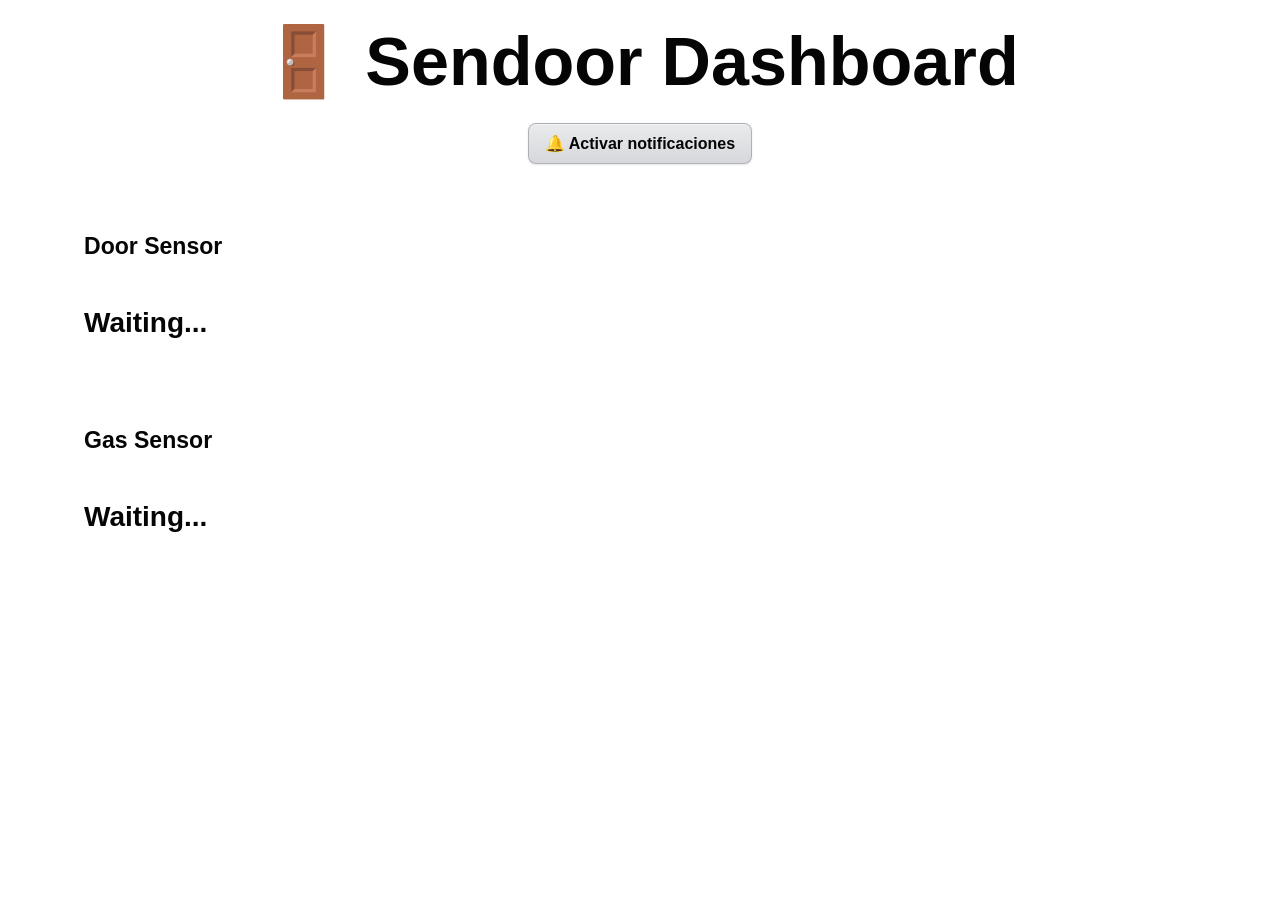
==== commit 9e67a96e: "fix: btn style" ====
--- a/index.html
+++ b/index.html
@@ -42,7 +42,7 @@
 <body>
 
 <h1>🚪 Sendoor Dashboard</h1>
-<div class="box" style="text-align:center;margin-bottom:15px;">
+<div class="" style="text-align:center;margin-bottom:15px;">
   <button id="enableNotifications" style="padding:10px 16px;font-size:16px;display:none;">🔔 Activar notificaciones</button>
 </div>
 
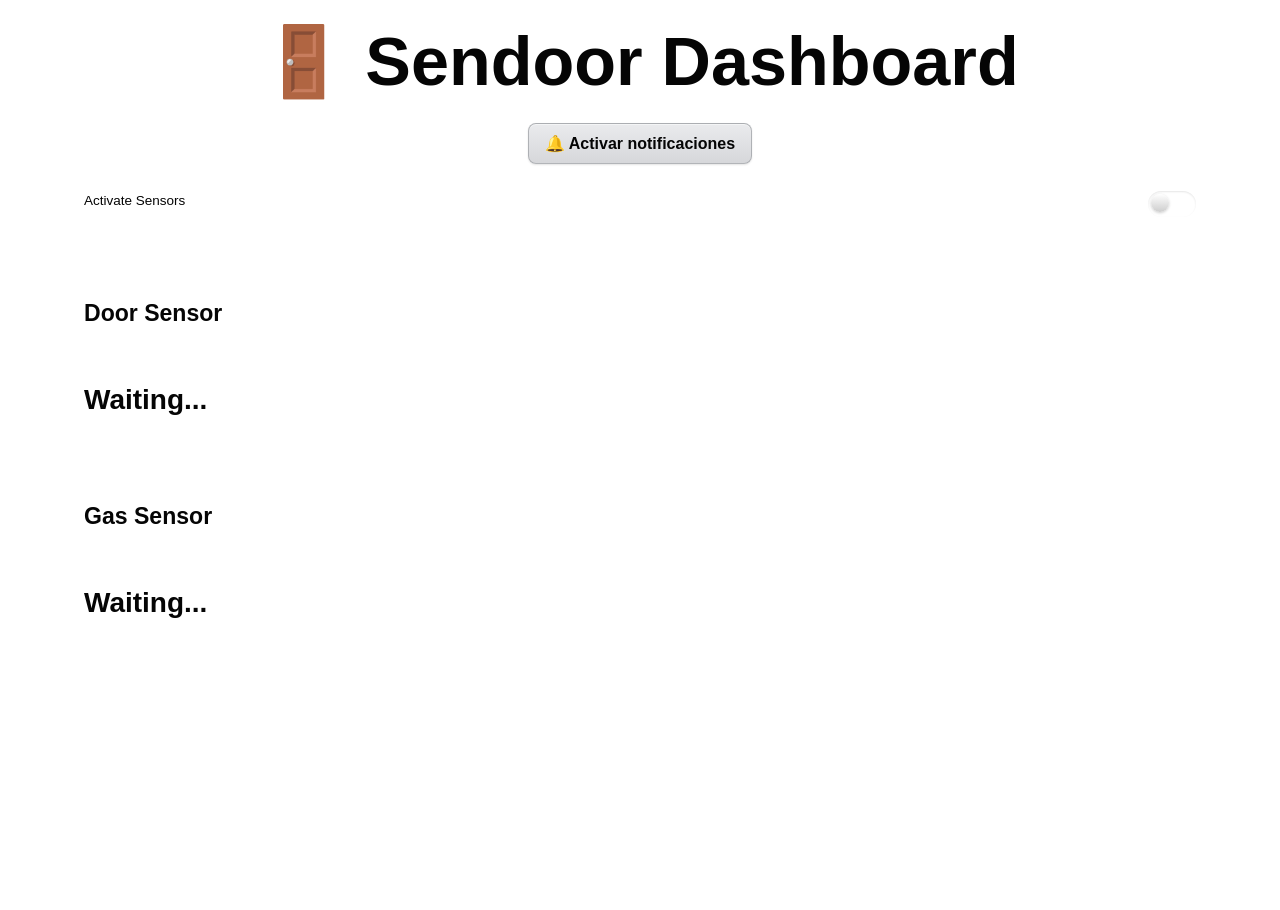
==== commit ffe38f97: "feat: added switch for sensors" ====
--- a/index.html
+++ b/index.html
@@ -48,14 +48,23 @@
 
 <div class="stack layout-readable">
 
+  <div class="box split">
+    <label for="">Activate Sensors</label>
+    <input type="checkbox" id="detectionToggle" class="toggle" style="--toggle-color: var(--green)" />
+  </div>
+
   <div class="box">
     <h5>Door Sensor</h5>
-    <div class="value" id="door">Waiting...</div>
+    <div class="split">
+      <div class="value" id="door">Waiting...</div>
+    </div>
   </div>
 
   <div class="box">
     <h5>Gas Sensor</h5>
-    <div class="value" id="gas">Waiting...</div>
+    <div class="split">
+      <div class="value" id="gas">Waiting...</div>
+    </div>
   </div>
 
 </div>
@@ -92,6 +101,7 @@
   }
 
   const registration = await navigator.serviceWorker.register("/sw.js");
+  const sw = await navigator.serviceWorker.ready;
   console.log("Service worker registered");
 
   let permission = Notification.permission;
@@ -105,7 +115,7 @@
     return;
   }
 
-  const subscription = await registration.pushManager.subscribe({
+  const subscription = await sw.pushManager.subscribe({
     userVisibleOnly: true,
     applicationServerKey: urlBase64ToUint8Array(publicKey)
   });
@@ -167,16 +177,25 @@
   .then(res => res.json())
   .then(data => {
 
-    if(data.door){
-      const doorEl = document.getElementById("door");
-      doorEl.innerText = data.door;
-      doorEl.className = "value " + data.door;
-    }
-
-    if(data.gas){
-      const gasEl = document.getElementById("gas");
-      gasEl.innerText = data.gas;
-      gasEl.className = "value " + data.gas;
+    if(data.sensors){
+
+      if(data.sensors.door){
+        const doorEl = document.getElementById("door");
+        doorEl.innerText = data.sensors.door;
+        doorEl.className = "value " + data.sensors.door;
+      }
+
+      if(data.sensors.gas){
+        const gasEl = document.getElementById("gas");
+        gasEl.innerText = data.sensors.gas;
+        gasEl.className = "value " + data.sensors.gas;
+      }
+
+    }
+
+    if(typeof data.detection_enabled !== "undefined"){
+      const toggle = document.getElementById("detectionToggle");
+      toggle.checked = data.detection_enabled;
     }
 
   })
@@ -185,6 +204,35 @@
   });
 
 }
+
+const detectionToggle = document.getElementById("detectionToggle");
+
+if(detectionToggle){
+
+  detectionToggle.addEventListener("change", async (e)=>{
+
+    const enabled = e.target.checked;
+
+    try{
+
+      await fetch("/api/app",{
+        method:"POST",
+        headers:{
+          "Content-Type":"application/json"
+        },
+        body: JSON.stringify({ detection: enabled })
+      });
+
+      console.log("Detection state updated:", enabled);
+
+    }catch(err){
+      console.log("Error updating detection state", err);
+    }
+
+  });
+
+}
+
 askNotificationPermission();
 getSensors();
 setInterval(getSensors,2000);
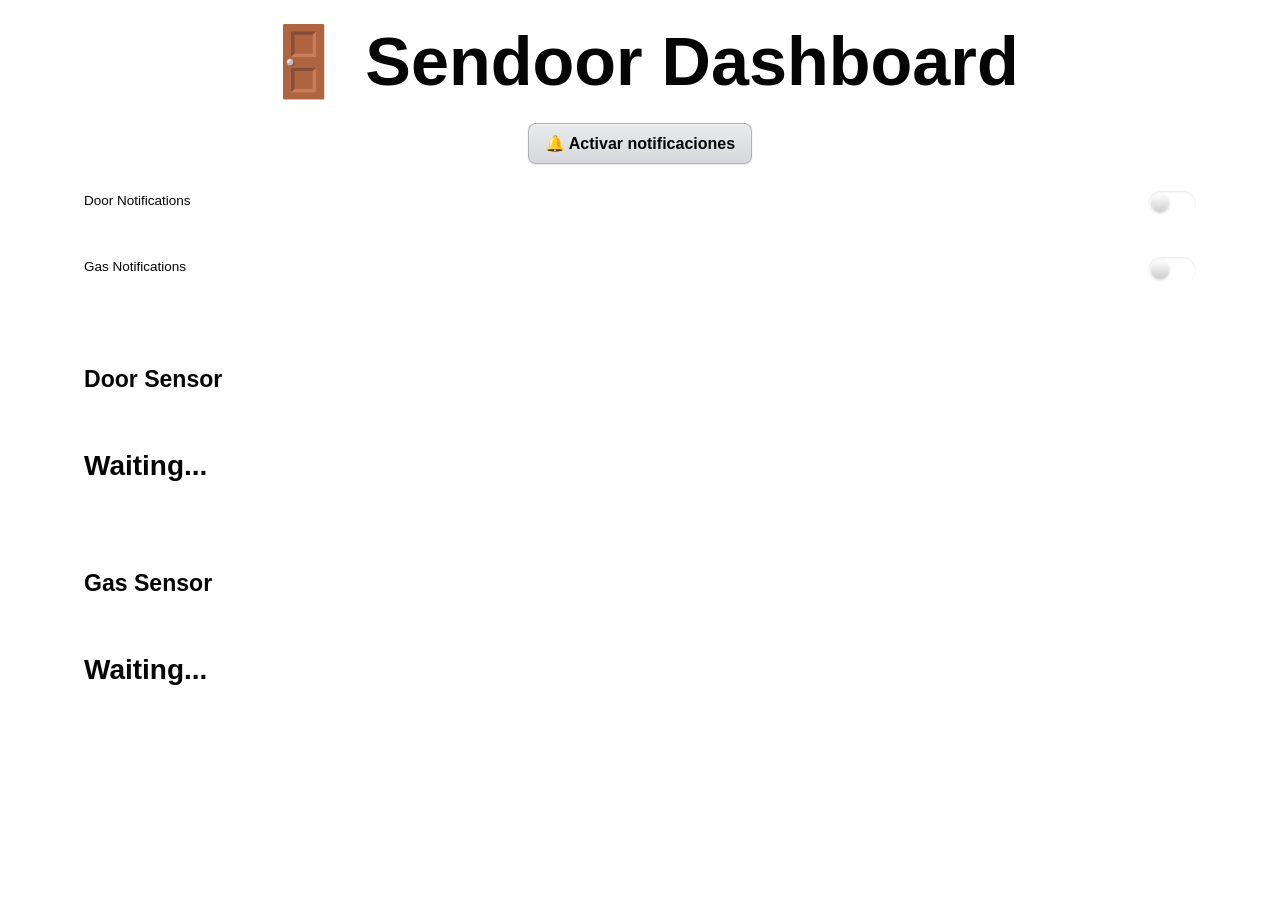
==== commit 2648f5e4: "feat: indivual notification toogle for each sensor" ====
--- a/index.html
+++ b/index.html
@@ -49,8 +49,13 @@
 <div class="stack layout-readable">
 
   <div class="box split">
-    <label for="">Activate Sensors</label>
-    <input type="checkbox" id="detectionToggle" class="toggle" style="--toggle-color: var(--green)" />
+    <label for="">Door Notifications</label>
+    <input type="checkbox" id="doorToggle" class="toggle" style="--toggle-color: var(--green)" />
+  </div>
+
+  <div class="box split">
+    <label for="">Gas Notifications</label>
+    <input type="checkbox" id="gasToggle" class="toggle" style="--toggle-color: var(--green)" />
   </div>
 
   <div class="box">
@@ -193,9 +198,9 @@
 
     }
 
-    if(typeof data.detection_enabled !== "undefined"){
-      const toggle = document.getElementById("detectionToggle");
-      toggle.checked = data.detection_enabled;
+    if(data.detection){
+      document.getElementById("doorToggle").checked = data.detection.door;
+      document.getElementById("gasToggle").checked = data.detection.gas;
     }
 
   })
@@ -205,32 +210,36 @@
 
 }
 
-const detectionToggle = document.getElementById("detectionToggle");
-
-if(detectionToggle){
-
-  detectionToggle.addEventListener("change", async (e)=>{
-
-    const enabled = e.target.checked;
-
-    try{
-
-      await fetch("/api/app",{
-        method:"POST",
-        headers:{
-          "Content-Type":"application/json"
-        },
-        body: JSON.stringify({ detection: enabled })
-      });
-
-      console.log("Detection state updated:", enabled);
-
-    }catch(err){
-      console.log("Error updating detection state", err);
-    }
-
-  });
-
+const doorToggle = document.getElementById("doorToggle");
+const gasToggle = document.getElementById("gasToggle");
+
+async function updateSensorToggle(sensor, state){
+  try{
+    await fetch("/api/app",{
+      method:"POST",
+      headers:{
+        "Content-Type":"application/json"
+      },
+      body: JSON.stringify({
+        sensor_control: sensor,
+        state: state
+      })
+    });
+  }catch(err){
+    console.log("Error updating sensor toggle", err);
+  }
+}
+
+if(doorToggle){
+  doorToggle.addEventListener("change", (e)=>{
+    updateSensorToggle("door", e.target.checked);
+  });
+}
+
+if(gasToggle){
+  gasToggle.addEventListener("change", (e)=>{
+    updateSensorToggle("gas", e.target.checked);
+  });
 }
 
 askNotificationPermission();
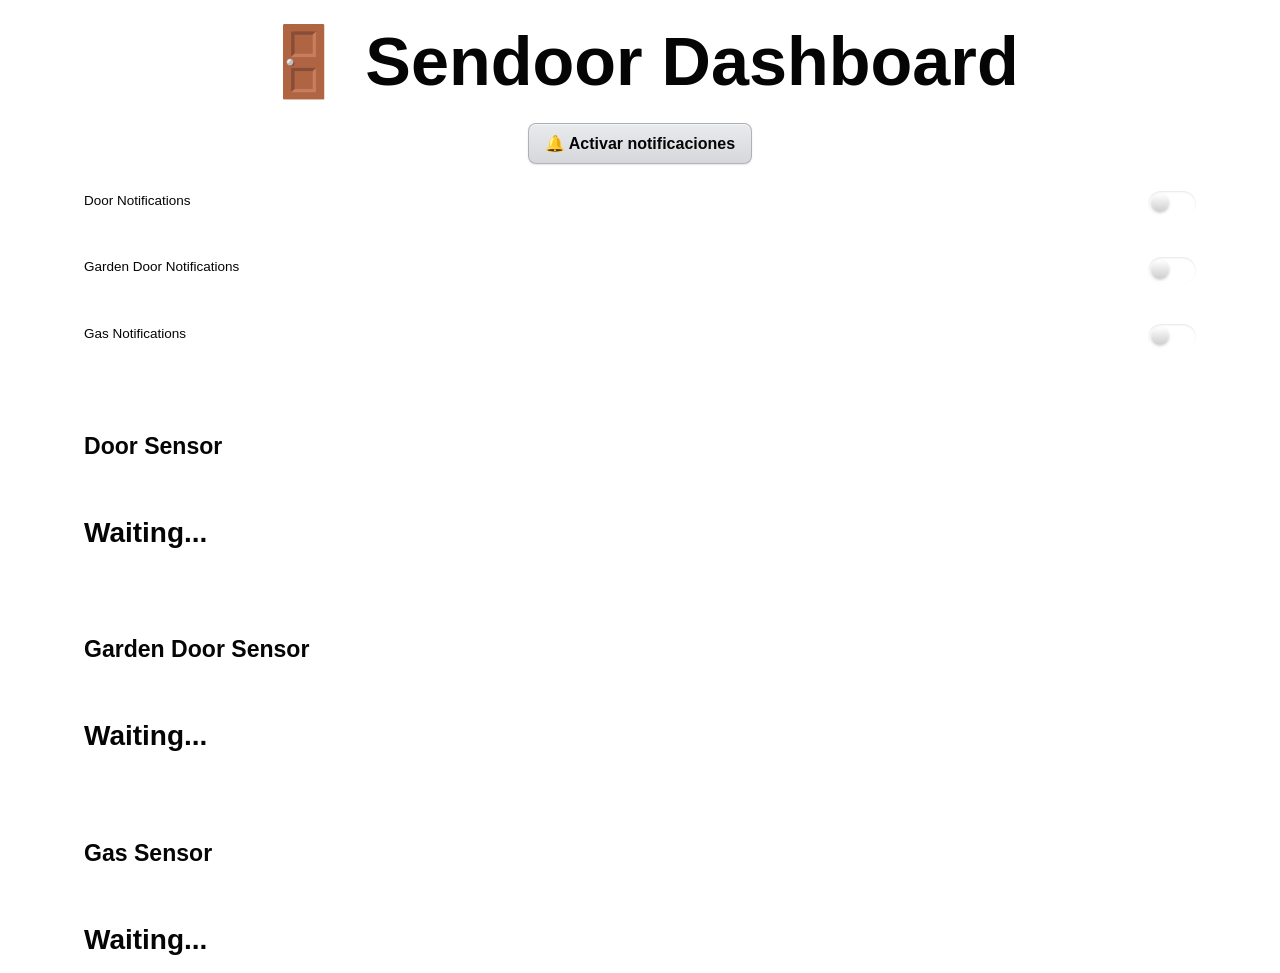
==== commit be9aa039: "feat: added new sensor" ====
--- a/index.html
+++ b/index.html
@@ -54,6 +54,11 @@
   </div>
 
   <div class="box split">
+    <label for="">Garden Door Notifications</label>
+    <input type="checkbox" id="gardenDoorToggle" class="toggle" style="--toggle-color: var(--green)" />
+  </div>
+
+  <div class="box split">
     <label for="">Gas Notifications</label>
     <input type="checkbox" id="gasToggle" class="toggle" style="--toggle-color: var(--green)" />
   </div>
@@ -62,6 +67,13 @@
     <h5>Door Sensor</h5>
     <div class="split">
       <div class="value" id="door">Waiting...</div>
+    </div>
+  </div>
+
+  <div class="box">
+    <h5>Garden Door Sensor</h5>
+    <div class="split">
+      <div class="value" id="garden_door">Waiting...</div>
     </div>
   </div>
 
@@ -190,6 +202,12 @@
         doorEl.className = "value " + data.sensors.door;
       }
 
+      if(data.sensors.garden_door){
+        const gdoorEl = document.getElementById("garden_door");
+        gdoorEl.innerText = data.sensors.garden_door;
+        gdoorEl.className = "value " + data.sensors.garden_door;
+      }
+
       if(data.sensors.gas){
         const gasEl = document.getElementById("gas");
         gasEl.innerText = data.sensors.gas;
@@ -200,6 +218,7 @@
 
     if(data.detection){
       document.getElementById("doorToggle").checked = data.detection.door;
+      document.getElementById("gardenDoorToggle").checked = data.detection.garden_door;
       document.getElementById("gasToggle").checked = data.detection.gas;
     }
 
@@ -211,6 +230,7 @@
 }
 
 const doorToggle = document.getElementById("doorToggle");
+const gardenDoorToggle = document.getElementById("gardenDoorToggle");
 const gasToggle = document.getElementById("gasToggle");
 
 async function updateSensorToggle(sensor, state){
@@ -236,6 +256,12 @@
   });
 }
 
+if(gardenDoorToggle){
+  gardenDoorToggle.addEventListener("change", (e)=>{
+    updateSensorToggle("garden_door", e.target.checked);
+  });
+}
+
 if(gasToggle){
   gasToggle.addEventListener("change", (e)=>{
     updateSensorToggle("gas", e.target.checked);
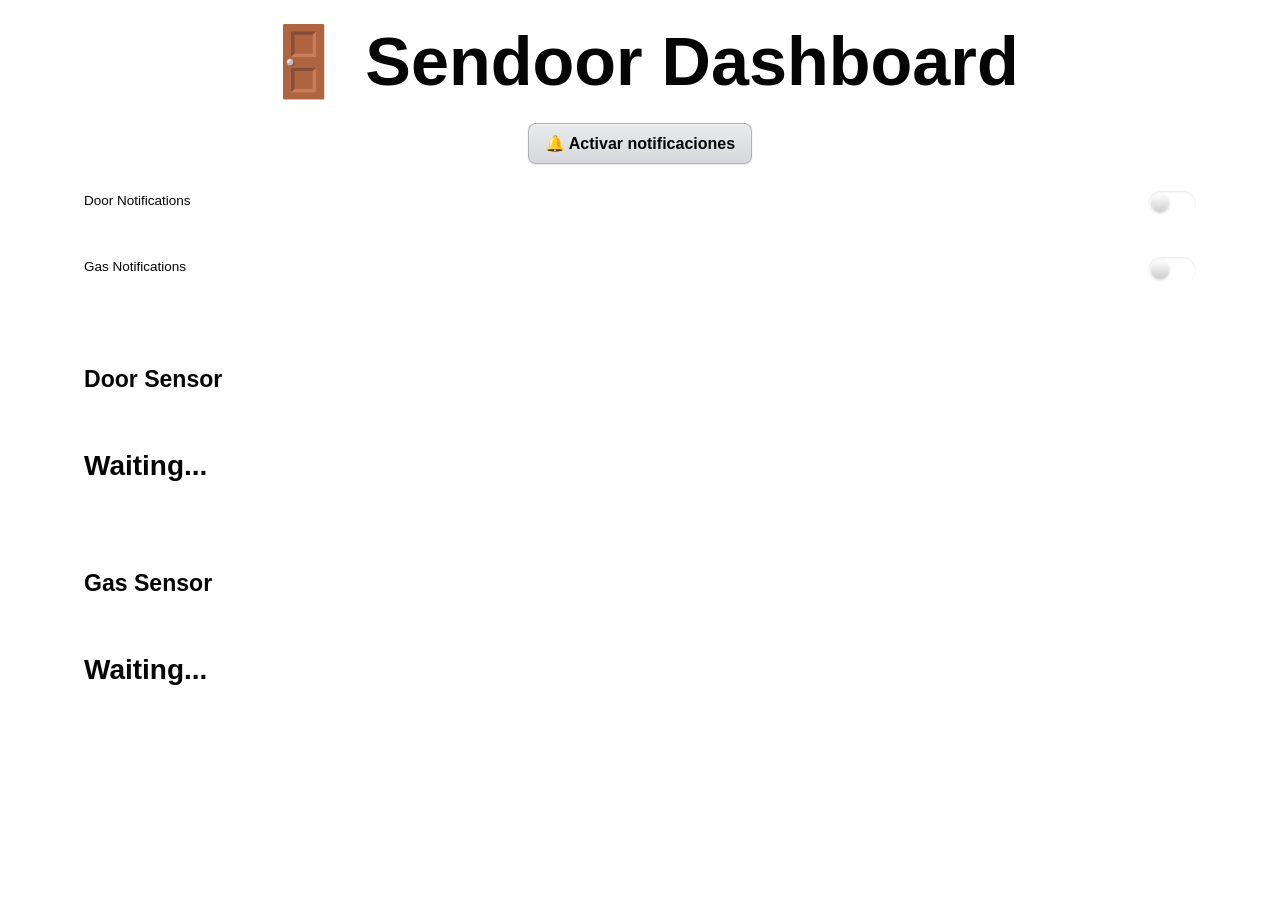
==== commit f36b9704: "revert: restore stable version to fix iPhone notifications" ====
--- a/index.html
+++ b/index.html
@@ -54,11 +54,6 @@
   </div>
 
   <div class="box split">
-    <label for="">Garden Door Notifications</label>
-    <input type="checkbox" id="gardenDoorToggle" class="toggle" style="--toggle-color: var(--green)" />
-  </div>
-
-  <div class="box split">
     <label for="">Gas Notifications</label>
     <input type="checkbox" id="gasToggle" class="toggle" style="--toggle-color: var(--green)" />
   </div>
@@ -67,13 +62,6 @@
     <h5>Door Sensor</h5>
     <div class="split">
       <div class="value" id="door">Waiting...</div>
-    </div>
-  </div>
-
-  <div class="box">
-    <h5>Garden Door Sensor</h5>
-    <div class="split">
-      <div class="value" id="garden_door">Waiting...</div>
     </div>
   </div>
 
@@ -202,12 +190,6 @@
         doorEl.className = "value " + data.sensors.door;
       }
 
-      if(data.sensors.garden_door){
-        const gdoorEl = document.getElementById("garden_door");
-        gdoorEl.innerText = data.sensors.garden_door;
-        gdoorEl.className = "value " + data.sensors.garden_door;
-      }
-
       if(data.sensors.gas){
         const gasEl = document.getElementById("gas");
         gasEl.innerText = data.sensors.gas;
@@ -218,7 +200,6 @@
 
     if(data.detection){
       document.getElementById("doorToggle").checked = data.detection.door;
-      document.getElementById("gardenDoorToggle").checked = data.detection.garden_door;
       document.getElementById("gasToggle").checked = data.detection.gas;
     }
 
@@ -230,7 +211,6 @@
 }
 
 const doorToggle = document.getElementById("doorToggle");
-const gardenDoorToggle = document.getElementById("gardenDoorToggle");
 const gasToggle = document.getElementById("gasToggle");
 
 async function updateSensorToggle(sensor, state){
@@ -256,12 +236,6 @@
   });
 }
 
-if(gardenDoorToggle){
-  gardenDoorToggle.addEventListener("change", (e)=>{
-    updateSensorToggle("garden_door", e.target.checked);
-  });
-}
-
 if(gasToggle){
   gasToggle.addEventListener("change", (e)=>{
     updateSensorToggle("gas", e.target.checked);
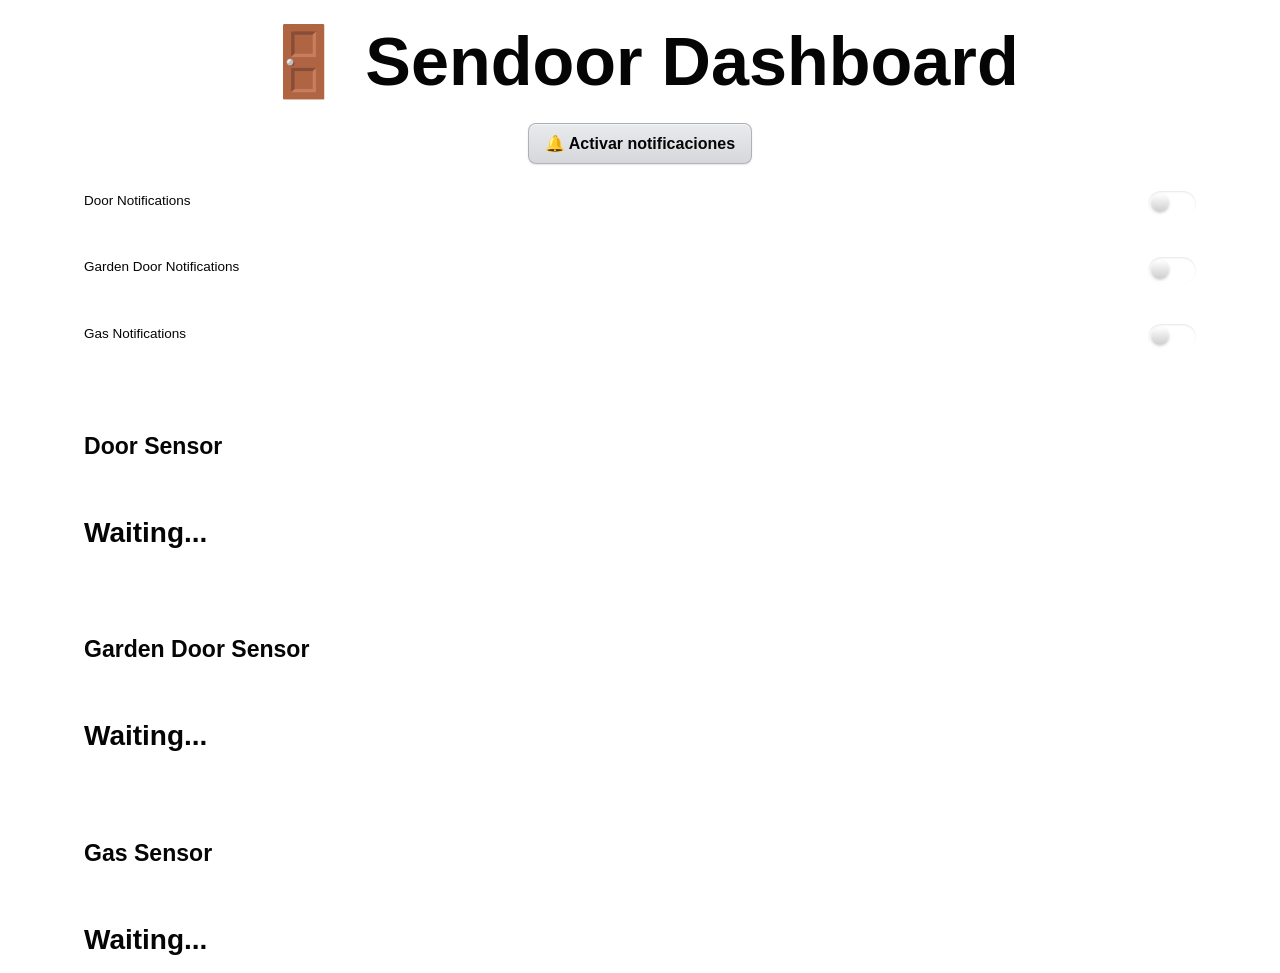
==== commit ee38bd80: "feat: re-add garden door with stable notification logic" ====
--- a/index.html
+++ b/index.html
@@ -54,6 +54,11 @@
   </div>
 
   <div class="box split">
+    <label for="">Garden Door Notifications</label>
+    <input type="checkbox" id="gardenDoorToggle" class="toggle" style="--toggle-color: var(--green)" />
+  </div>
+
+  <div class="box split">
     <label for="">Gas Notifications</label>
     <input type="checkbox" id="gasToggle" class="toggle" style="--toggle-color: var(--green)" />
   </div>
@@ -62,6 +67,13 @@
     <h5>Door Sensor</h5>
     <div class="split">
       <div class="value" id="door">Waiting...</div>
+    </div>
+  </div>
+
+  <div class="box">
+    <h5>Garden Door Sensor</h5>
+    <div class="split">
+      <div class="value" id="garden_door">Waiting...</div>
     </div>
   </div>
 
@@ -190,6 +202,12 @@
         doorEl.className = "value " + data.sensors.door;
       }
 
+      if(data.sensors.garden_door){
+        const gdoorEl = document.getElementById("garden_door");
+        gdoorEl.innerText = data.sensors.garden_door;
+        gdoorEl.className = "value " + data.sensors.garden_door;
+      }
+
       if(data.sensors.gas){
         const gasEl = document.getElementById("gas");
         gasEl.innerText = data.sensors.gas;
@@ -200,6 +218,7 @@
 
     if(data.detection){
       document.getElementById("doorToggle").checked = data.detection.door;
+      document.getElementById("gardenDoorToggle").checked = data.detection.garden_door;
       document.getElementById("gasToggle").checked = data.detection.gas;
     }
 
@@ -211,6 +230,7 @@
 }
 
 const doorToggle = document.getElementById("doorToggle");
+const gardenDoorToggle = document.getElementById("gardenDoorToggle");
 const gasToggle = document.getElementById("gasToggle");
 
 async function updateSensorToggle(sensor, state){
@@ -236,6 +256,12 @@
   });
 }
 
+if(gardenDoorToggle){
+  gardenDoorToggle.addEventListener("change", (e)=>{
+    updateSensorToggle("garden_door", e.target.checked);
+  });
+}
+
 if(gasToggle){
   gasToggle.addEventListener("change", (e)=>{
     updateSensorToggle("gas", e.target.checked);
